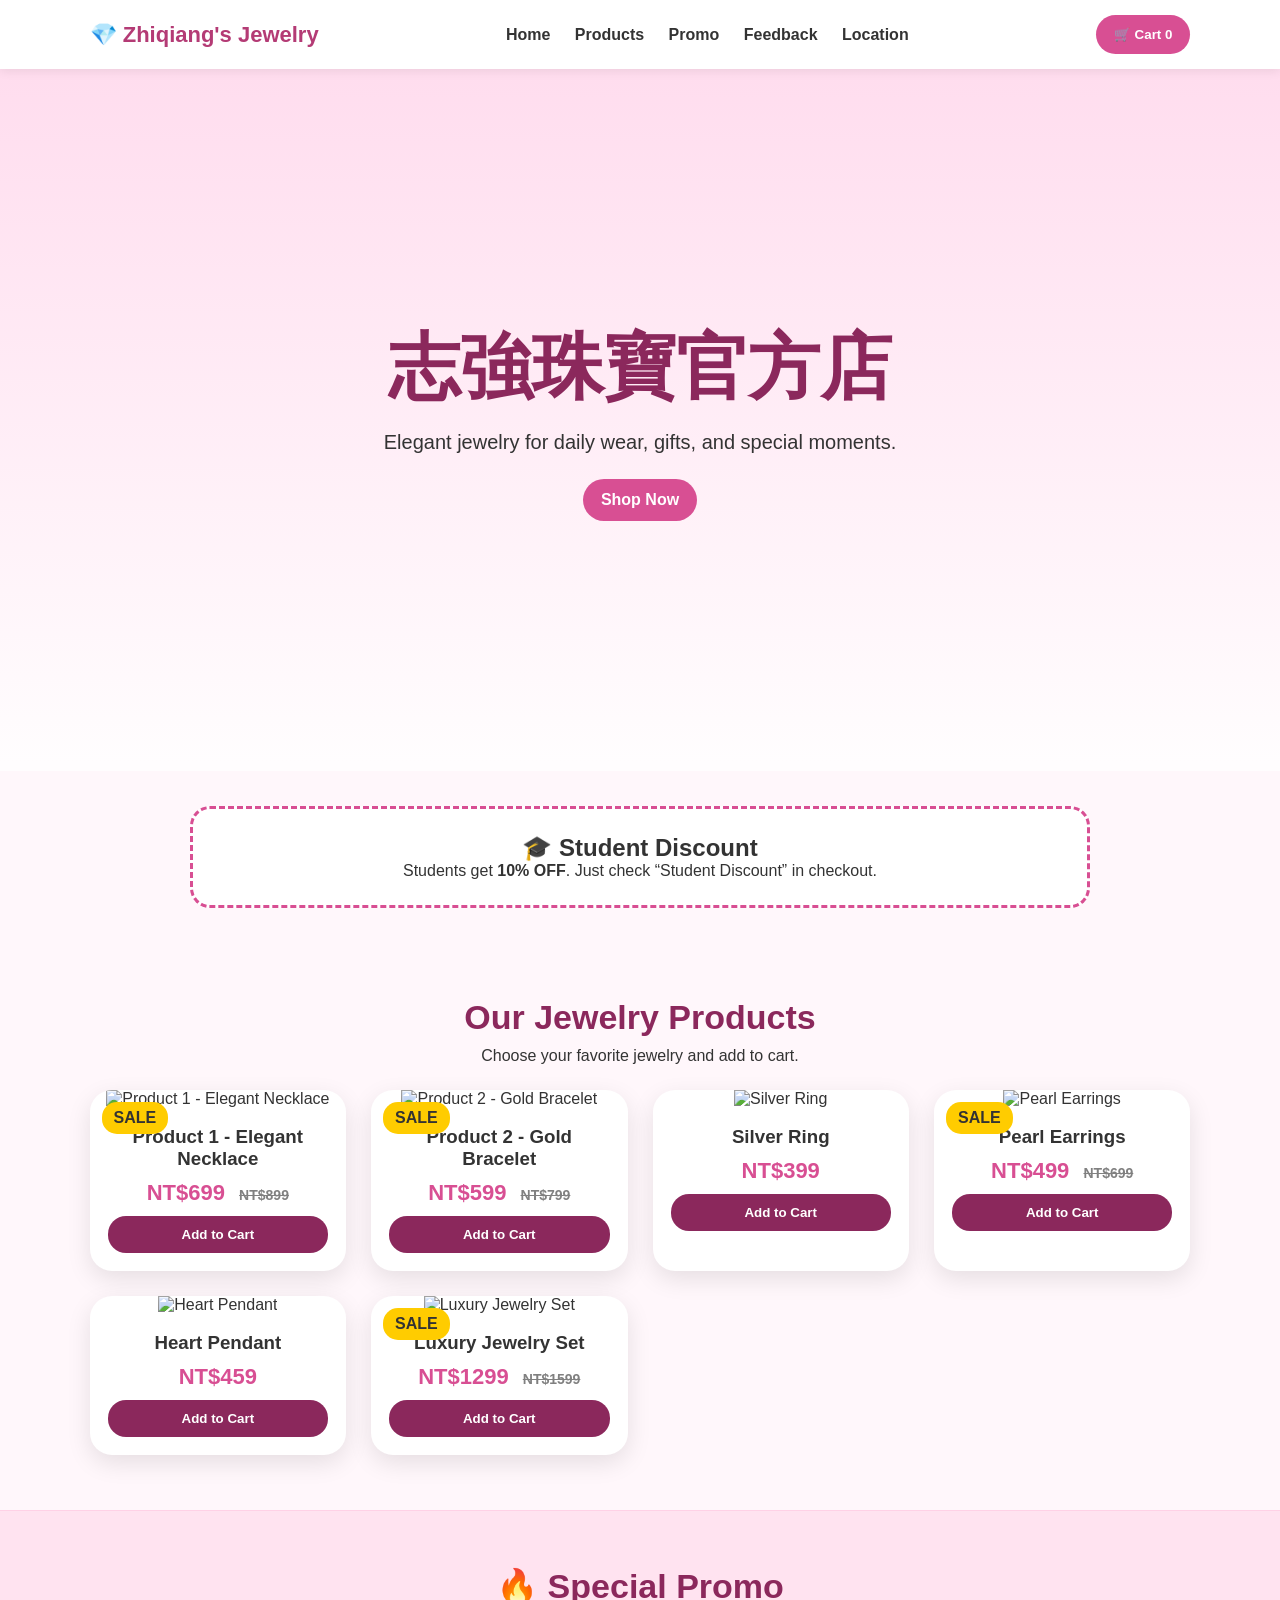
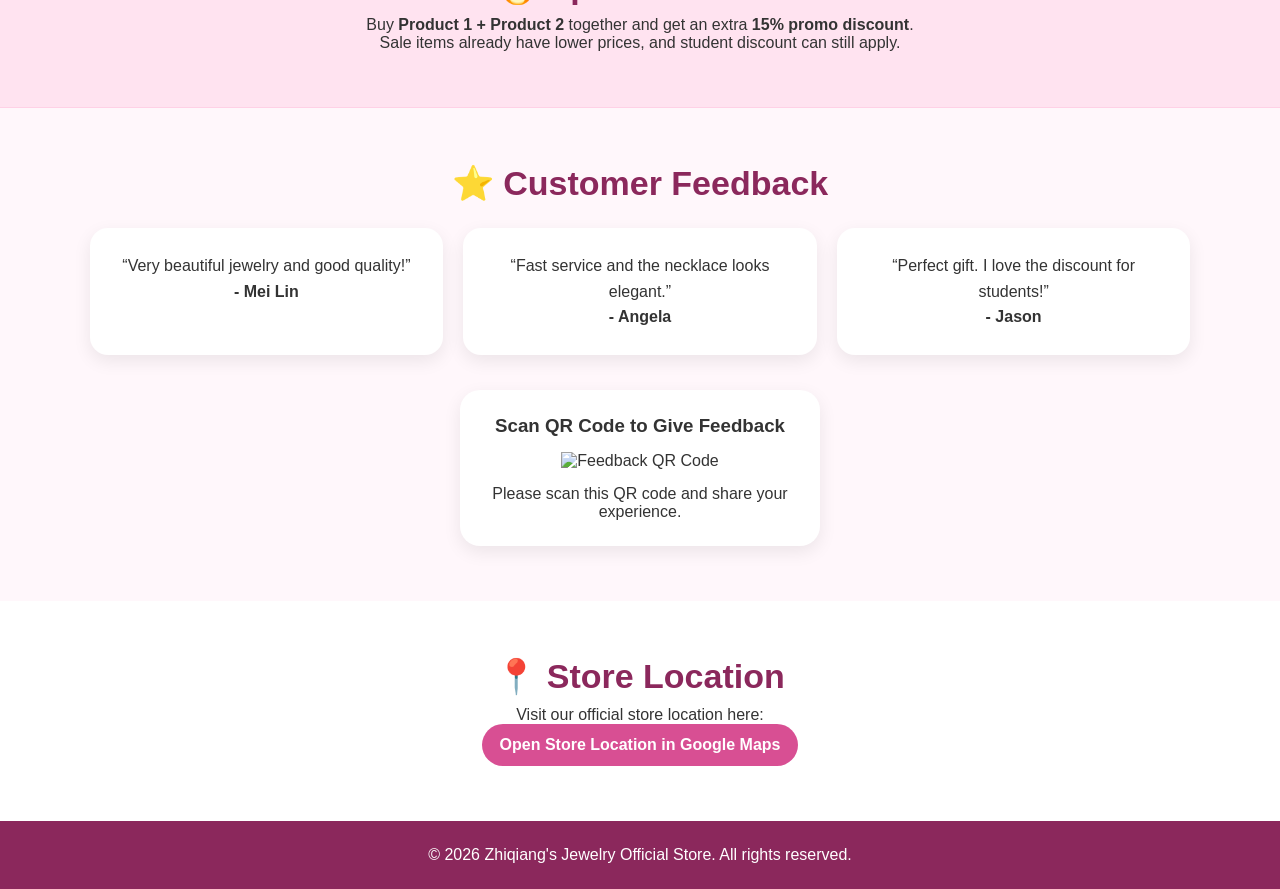
==== index.html @ 282f3431 "Add files via upload" ====
<!DOCTYPE html>
<html lang="en">
<head>
  <meta charset="UTF-8" />
  <meta name="viewport" content="width=device-width, initial-scale=1.0" />
  <title>Zhiqiang's Jewelry Official Store</title>
  <link rel="stylesheet" href="style.css" />
</head>
<body>
  <header class="topbar">
    <div class="logo">💎 Zhiqiang's Jewelry</div>
    <nav>
      <a href="#home">Home</a>
      <a href="#products">Products</a>
      <a href="#promo">Promo</a>
      <a href="#feedback">Feedback</a>
      <a href="#location">Location</a>
    </nav>
    <button class="cart-btn" onclick="toggleCart()">🛒 Cart <span id="cartCount">0</span></button>
  </header>

  <section id="home" class="hero">
    <div class="hero-text">
      <h1>志強珠寶官方店</h1>
      <p>Elegant jewelry for daily wear, gifts, and special moments.</p>
      <a class="shop-now" href="#products">Shop Now</a>
    </div>
  </section>

  <section class="notice">
    <h2>🎓 Student Discount</h2>
    <p>Students get <b>10% OFF</b>. Just check “Student Discount” in checkout.</p>
  </section>

  <section id="products" class="section">
    <h2>Our Jewelry Products</h2>
    <p class="subtitle">Choose your favorite jewelry and add to cart.</p>
    <div class="products" id="productList"></div>
  </section>

  <section id="promo" class="promo section">
    <h2>🔥 Special Promo</h2>
    <p>Buy <b>Product 1 + Product 2</b> together and get an extra <b>15% promo discount</b>.</p>
    <p>Sale items already have lower prices, and student discount can still apply.</p>
  </section>

  <section id="feedback" class="section feedback-section">
    <h2>⭐ Customer Feedback</h2>
    <div class="reviews">
      <div class="review">“Very beautiful jewelry and good quality!” <br><b>- Mei Lin</b></div>
      <div class="review">“Fast service and the necklace looks elegant.” <br><b>- Angela</b></div>
      <div class="review">“Perfect gift. I love the discount for students!” <br><b>- Jason</b></div>
    </div>

    <div class="qr-box">
      <h3>Scan QR Code to Give Feedback</h3>
      <img src="assets/feedback-qr.png" alt="Feedback QR Code" />
      <p>Please scan this QR code and share your experience.</p>
    </div>
  </section>

  <section id="location" class="section location">
    <h2>📍 Store Location</h2>
    <p>Visit our official store location here:</p>
    <a class="map-link" target="_blank" href="https://maps.app.goo.gl/P7M6PNQ71KiGHPsq8">Open Store Location in Google Maps</a>
  </section>

  <aside id="cartPanel" class="cart-panel">
    <button class="close" onclick="toggleCart()">×</button>
    <h2>Your Cart</h2>
    <div id="cartItems"></div>

    <label class="student-label">
      <input type="checkbox" id="studentDiscount" onchange="renderCart()" />
      I am a student - get 10% OFF
    </label>

    <div class="summary">
      <p>Subtotal: NT$<span id="subtotal">0</span></p>
      <p>Promo Discount: -NT$<span id="promoDiscount">0</span></p>
      <p>Student Discount: -NT$<span id="studentDiscountAmount">0</span></p>
      <h3>Total: NT$<span id="total">0</span></h3>
    </div>

    <h3>Customer Information</h3>
    <input id="name" placeholder="Full Name" />
    <input id="phone" placeholder="Phone Number" />
    <input id="address" placeholder="Address" />
    <button class="checkout" onclick="checkout()">Place Order</button>
  </aside>

  <footer>
    <p>© 2026 Zhiqiang's Jewelry Official Store. All rights reserved.</p>
  </footer>

  <script src="script.js"></script>
</body>
</html>
---- style.css ----
* {
    box-sizing: border-box;
    margin: 0;
    padding: 0;
}

body {
    font-family: Arial, sans-serif;
    background: #fff7fb;
    color: #333;
}

.topbar {
    position: sticky;
    top: 0;
    z-index: 10;
    display: flex;
    justify-content: space-between;
    align-items: center;
    padding: 15px 7%;
    background: white;
    box-shadow: 0 2px 10px rgba(0, 0, 0, .08);
}

.logo {
    font-weight: bold;
    font-size: 22px;
    color: #b43b75;
}

nav a {
    margin: 0 10px;
    text-decoration: none;
    color: #333;
    font-weight: 600;
}

nav a:hover {
    color: #b43b75;
}

.cart-btn,
.shop-now,
.checkout,
.map-link {
    border: none;
    background: #d84f93;
    color: white;
    padding: 12px 18px;
    border-radius: 25px;
    cursor: pointer;
    text-decoration: none;
    display: inline-block;
    font-weight: bold;
}

.hero {
    min-height: 78vh;
    display: flex;
    align-items: center;
    justify-content: center;
    text-align: center;
    background: linear-gradient(rgba(255, 214, 235, .8), rgba(255, 255, 255, .8)), url('https://images.unsplash.com/photo-1515562141207-7a88fb7ce338?auto=format&fit=crop&w=1600&q=80');
    background-size: cover;
    background-position: center;
}

.hero h1 {
    font-size: clamp(36px, 7vw, 72px);
    color: #8b285c;
    margin-bottom: 15px;
}

.hero p {
    font-size: 20px;
    margin-bottom: 25px;
}

.notice {
    margin: 35px auto;
    max-width: 900px;
    text-align: center;
    padding: 25px;
    background: #fff;
    border: 3px dashed #d84f93;
    border-radius: 20px;
}

.section {
    padding: 55px 7%;
    text-align: center;
}

.section h2 {
    color: #8b285c;
    font-size: 34px;
    margin-bottom: 10px;
}

.subtitle {
    margin-bottom: 25px;
}

.products {
    display: grid;
    grid-template-columns: repeat(auto-fit, minmax(230px, 1fr));
    gap: 25px;
}

.card {
    background: white;
    border-radius: 22px;
    overflow: hidden;
    box-shadow: 0 8px 25px rgba(0, 0, 0, .10);
    transition: .2s;
    position: relative;
}

.card:hover {
    transform: translateY(-5px);
}

.card img {
    width: 100%;
    height: 230px;
    object-fit: cover;
}

.card-content {
    padding: 18px;
}

.badge {
    position: absolute;
    top: 12px;
    left: 12px;
    background: #ffcc00;
    color: #333;
    padding: 7px 12px;
    border-radius: 15px;
    font-weight: bold;
}

.price {
    color: #d84f93;
    font-size: 22px;
    font-weight: bold;
    margin: 10px 0;
}

.old-price {
    text-decoration: line-through;
    color: gray;
    margin-left: 8px;
    font-size: 14px;
}

.add-btn {
    background: #8b285c;
    color: white;
    border: none;
    padding: 11px 18px;
    border-radius: 18px;
    cursor: pointer;
    width: 100%;
    font-weight: bold;
}

.promo {
    background: #ffe3f0;
    border-top: 1px solid #ffd1e6;
    border-bottom: 1px solid #ffd1e6;
}

.reviews {
    display: grid;
    grid-template-columns: repeat(auto-fit, minmax(240px, 1fr));
    gap: 20px;
    margin: 25px 0;
}

.review {
    background: white;
    padding: 25px;
    border-radius: 18px;
    box-shadow: 0 6px 18px rgba(0, 0, 0, .08);
    line-height: 1.6;
}

.qr-box {
    margin: 35px auto 0;
    background: white;
    padding: 25px;
    border-radius: 20px;
    max-width: 360px;
    box-shadow: 0 6px 18px rgba(0, 0, 0, .08);
}

.qr-box img {
    width: 240px;
    max-width: 100%;
    margin: 15px 0;
}

.location {
    background: white;
}

.cart-panel {
    position: fixed;
    right: -420px;
    top: 0;
    width: 390px;
    max-width: 95vw;
    height: 100vh;
    background: white;
    z-index: 20;
    padding: 25px;
    box-shadow: -5px 0 20px rgba(0, 0, 0, .2);
    transition: .3s;
    overflow-y: auto;
}

.cart-panel.open {
    right: 0;
}

.close {
    float: right;
    font-size: 32px;
    border: none;
    background: none;
    cursor: pointer;
}

.cart-item {
    display: flex;
    justify-content: space-between;
    align-items: center;
    border-bottom: 1px solid #eee;
    padding: 12px 0;
    gap: 10px;
}

.remove {
    border: none;
    background: #ffdddd;
    color: #a00000;
    padding: 6px 10px;
    border-radius: 10px;
    cursor: pointer;
}

.student-label {
    display: block;
    margin: 20px 0;
}

.summary {
    background: #fff7fb;
    padding: 15px;
    border-radius: 15px;
    margin: 15px 0;
    line-height: 1.8;
}

.cart-panel input {
    width: 100%;
    padding: 12px;
    margin: 8px 0;
    border: 1px solid #ddd;
    border-radius: 12px;
}

.checkout {
    width: 100%;
    margin-top: 10px;
    border-radius: 12px;
}

footer {
    text-align: center;
    padding: 25px;
    background: #8b285c;
    color: white;
}

@media (max-width: 780px) {
    .topbar {
        flex-direction: column;
        gap: 12px;
    }

    nav {
        display: flex;
        flex-wrap: wrap;
        justify-content: center;
    }
}
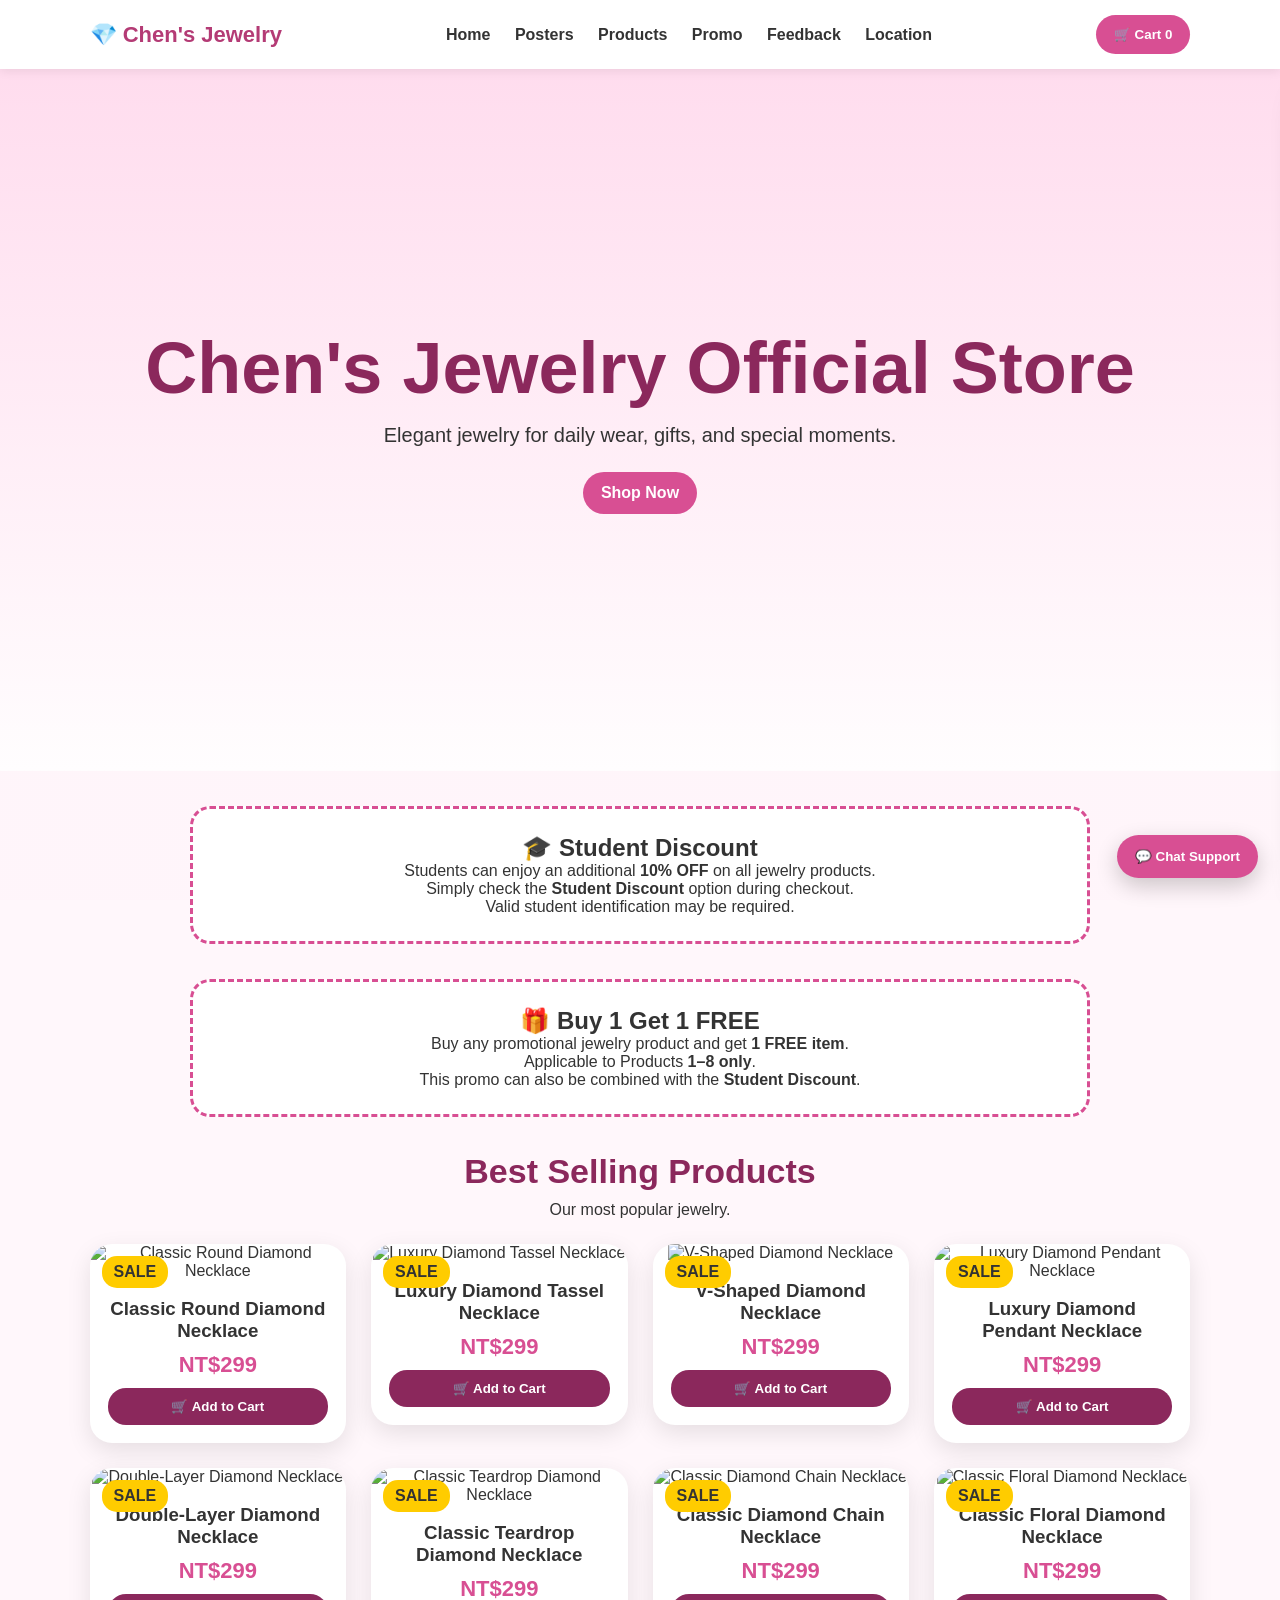
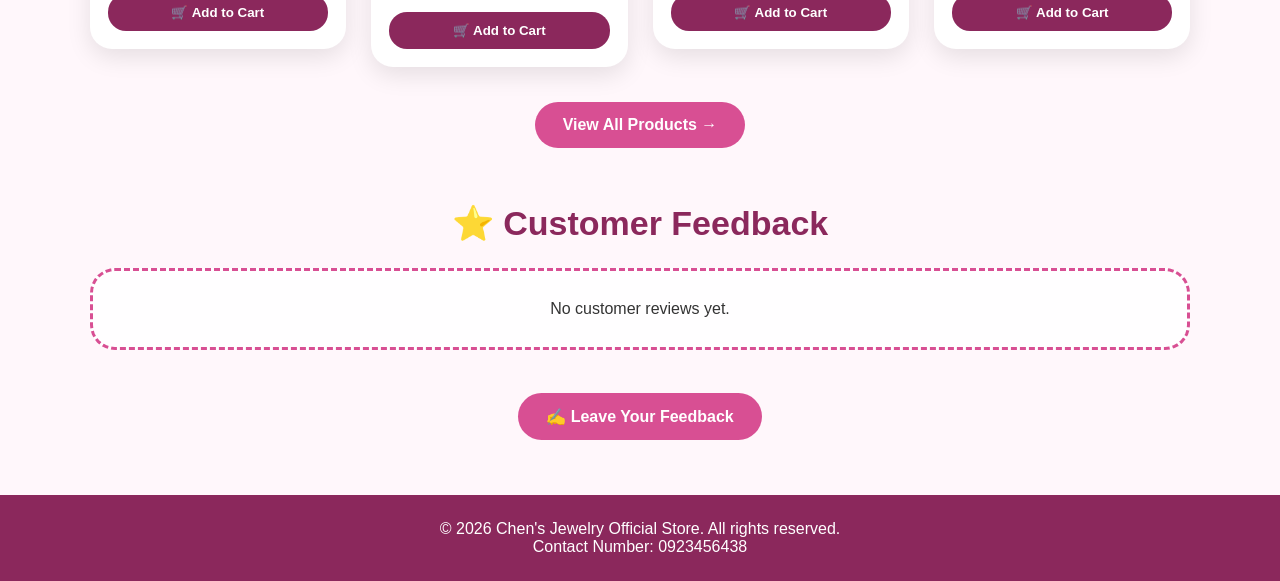
==== commit d730b0d8: "Add files via upload" ====
--- a/index.html
+++ b/index.html
@@ -3,96 +3,168 @@
 <head>
   <meta charset="UTF-8" />
   <meta name="viewport" content="width=device-width, initial-scale=1.0" />
-  <title>Zhiqiang's Jewelry Official Store</title>
+  <title>Chen Chen's Jewelry Official Store</title>
   <link rel="stylesheet" href="style.css" />
 </head>
 <body>
   <header class="topbar">
-    <div class="logo">💎 Zhiqiang's Jewelry</div>
+    <div class="logo">💎 Chen's Jewelry</div>
     <nav>
       <a href="#home">Home</a>
-      <a href="#products">Products</a>
-      <a href="#promo">Promo</a>
-      <a href="#feedback">Feedback</a>
-      <a href="#location">Location</a>
+      <a href="poster.html">Posters</a>
+      <a href="product.html">Products</a>
+      <a href="promo.html">Promo</a>
+      <a href="feedback.html">Feedback</a>
+      <a href="location.html">Location</a>
+      
     </nav>
     <button class="cart-btn" onclick="toggleCart()">🛒 Cart <span id="cartCount">0</span></button>
   </header>
 
   <section id="home" class="hero">
     <div class="hero-text">
-      <h1>志強珠寶官方店</h1>
+      <h1>Chen's Jewelry Official Store</h1>
       <p>Elegant jewelry for daily wear, gifts, and special moments.</p>
-      <a class="shop-now" href="#products">Shop Now</a>
+      <a class="shop-now" href="product.html">Shop Now</a>
     </div>
   </section>
 
   <section class="notice">
-    <h2>🎓 Student Discount</h2>
-    <p>Students get <b>10% OFF</b>. Just check “Student Discount” in checkout.</p>
-  </section>
+  <h2>🎓 Student Discount</h2>
 
-  <section id="products" class="section">
-    <h2>Our Jewelry Products</h2>
-    <p class="subtitle">Choose your favorite jewelry and add to cart.</p>
-    <div class="products" id="productList"></div>
-  </section>
+  <p>
+    Students can enjoy an additional
+    <b>10% OFF</b> on all jewelry products.
+  </p>
 
-  <section id="promo" class="promo section">
-    <h2>🔥 Special Promo</h2>
-    <p>Buy <b>Product 1 + Product 2</b> together and get an extra <b>15% promo discount</b>.</p>
-    <p>Sale items already have lower prices, and student discount can still apply.</p>
-  </section>
+  <p>
+    Simply check the
+    <b>Student Discount</b>
+    option during checkout.
+  </p>
 
+  <p>
+    Valid student identification may be required.
+  </p>
+</section>
+  
+  <section class="notice">
+  <h2>🎁 Buy 1 Get 1 FREE</h2>
+
+  <p>
+    Buy any promotional jewelry product and get
+    <b>1 FREE item</b>.
+  </p>
+
+  <p>
+    Applicable to Products
+    <b>1–8 only</b>.
+  </p>
+
+  <p>
+    This promo can also be combined with the
+    <b>Student Discount</b>.
+  </p>
+</section>
+</section>
+
+  <section id="products" class="section product-only-section">
+
+<h2>Best Selling Products</h2>
+
+<p class="subtitle">
+Our most popular jewelry.
+</p>
+
+<div class="products"
+id="productList">
+</div>
+
+<div class="view-all-wrap">
+
+<a
+href="product.html"
+class="view-all-btn">
+
+View All Products →
+
+</a>
+
+</div>
+
+</section>
+
+</section>
   <section id="feedback" class="section feedback-section">
     <h2>⭐ Customer Feedback</h2>
-    <div class="reviews">
-      <div class="review">“Very beautiful jewelry and good quality!” <br><b>- Mei Lin</b></div>
-      <div class="review">“Fast service and the necklace looks elegant.” <br><b>- Angela</b></div>
-      <div class="review">“Perfect gift. I love the discount for students!” <br><b>- Jason</b></div>
+
+    <div class="reviews" id="homeReviews">
+        <div class="review">
+            Loading customer reviews...
+        </div>
     </div>
 
-    <div class="qr-box">
-      <h3>Scan QR Code to Give Feedback</h3>
-      <img src="assets/feedback-qr.png" alt="Feedback QR Code" />
-      <p>Please scan this QR code and share your experience.</p>
+    <br>
+
+    <a href="feedback.html" class="view-all-btn">
+        ✍️ Leave Your Feedback
+    </a>
+
+</section>
+
+  <button class="chat-button" onclick="toggleChat()">💬 Chat Support</button>
+  <div id="chatBox" class="chat-box">
+    <div class="chat-header">Zhiqiang Chat Support <button onclick="toggleChat()">×</button></div>
+    <div id="chatMessages" class="chat-messages">
+
+    <div class="bot-message">
+    Hello! Welcome to Zhiqiang's Jewelry 💎
+    <br><br>
+
+    Choose below:
     </div>
-  </section>
-
-  <section id="location" class="section location">
-    <h2>📍 Store Location</h2>
-    <p>Visit our official store location here:</p>
-    <a class="map-link" target="_blank" href="https://maps.app.goo.gl/P7M6PNQ71KiGHPsq8">Open Store Location in Google Maps</a>
-  </section>
+    <div class="quick-options">
+    <button onclick="quickChat('Track My Order')">
+    📦 Track My Order
+    </button>
+    <button onclick="quickChat('Track Order')">
+    🚚 Track Order
+    </button>
+    <button onclick="quickChat('Current Promos')">
+    🎁 Current Promos
+    </button>
+    <button onclick="quickChat('Student Discount')">
+    🎓 Student Discount
+    </button>
+    <button onclick="quickChat('Contact Support')">
+    💬 Contact Support
+    </button>
+    </div>
+    </div>
+    <div class="chat-input-row">
+      <input id="chatInput" placeholder="Type your message..." onkeydown="if(event.key==='Enter') sendChat()" />
+      <button onclick="sendChat()">Send</button>
+    </div>
+  </div>
 
   <aside id="cartPanel" class="cart-panel">
     <button class="close" onclick="toggleCart()">×</button>
     <h2>Your Cart</h2>
     <div id="cartItems"></div>
+    <button
+    class="checkout"
+    onclick="goToOrderPage()">
 
-    <label class="student-label">
-      <input type="checkbox" id="studentDiscount" onchange="renderCart()" />
-      I am a student - get 10% OFF
-    </label>
+      Place Order
 
-    <div class="summary">
-      <p>Subtotal: NT$<span id="subtotal">0</span></p>
-      <p>Promo Discount: -NT$<span id="promoDiscount">0</span></p>
-      <p>Student Discount: -NT$<span id="studentDiscountAmount">0</span></p>
-      <h3>Total: NT$<span id="total">0</span></h3>
-    </div>
-
-    <h3>Customer Information</h3>
-    <input id="name" placeholder="Full Name" />
-    <input id="phone" placeholder="Phone Number" />
-    <input id="address" placeholder="Address" />
-    <button class="checkout" onclick="checkout()">Place Order</button>
+  </button>
   </aside>
 
   <footer>
-    <p>© 2026 Zhiqiang's Jewelry Official Store. All rights reserved.</p>
+    <p>© 2026 Chen's Jewelry Official Store. All rights reserved.</p>
+    <p>Contact Number: 0923456438</p>
   </footer>
 
-  <script src="script.js"></script>
+<script src="script.js"></script>
 </body>
 </html>
--- a/style.css
+++ b/style.css
@@ -1,299 +1,2421 @@
-* {
-    box-sizing: border-box;
-    margin: 0;
-    padding: 0;
-}
-
-body {
-    font-family: Arial, sans-serif;
-    background: #fff7fb;
-    color: #333;
-}
-
-.topbar {
-    position: sticky;
-    top: 0;
-    z-index: 10;
-    display: flex;
-    justify-content: space-between;
-    align-items: center;
-    padding: 15px 7%;
-    background: white;
-    box-shadow: 0 2px 10px rgba(0, 0, 0, .08);
-}
-
-.logo {
-    font-weight: bold;
-    font-size: 22px;
-    color: #b43b75;
-}
-
-nav a {
-    margin: 0 10px;
-    text-decoration: none;
-    color: #333;
-    font-weight: 600;
-}
-
-nav a:hover {
-    color: #b43b75;
-}
-
-.cart-btn,
-.shop-now,
-.checkout,
-.map-link {
-    border: none;
-    background: #d84f93;
-    color: white;
-    padding: 12px 18px;
-    border-radius: 25px;
-    cursor: pointer;
-    text-decoration: none;
-    display: inline-block;
-    font-weight: bold;
-}
-
-.hero {
-    min-height: 78vh;
-    display: flex;
-    align-items: center;
-    justify-content: center;
+
+
+* { box-sizing: border-box; margin: 0; padding: 0; }
+body { font-family: Arial, sans-serif; background: #fff7fb; color: #333; }
+.topbar { position: sticky; top: 0; z-index: 10; display: flex; justify-content: space-between; align-items: center; padding: 15px 7%; background: white; box-shadow: 0 2px 10px rgba(0,0,0,.08); }
+.logo { font-weight: bold; font-size: 22px; color: #b43b75; }
+nav a { margin: 0 10px; text-decoration: none; color: #333; font-weight: 600; }
+nav a:hover { color: #b43b75; }
+.cart-btn, .shop-now, .checkout, .map-link { border: none; background: #d84f93; color: white; padding: 12px 18px; border-radius: 25px; cursor: pointer; text-decoration: none; display: inline-block; font-weight: bold; }
+.hero { min-height: 78vh; display: flex; align-items: center; justify-content: center; text-align: center; background: linear-gradient(rgba(255,214,235,.8), rgba(255,255,255,.8)), url('https://images.unsplash.com/photo-1515562141207-7a88fb7ce338?auto=format&fit=crop&w=1600&q=80'); background-size: cover; background-position: center; }
+.hero h1 { font-size: clamp(36px, 7vw, 72px); color: #8b285c; margin-bottom: 15px; }
+.hero p { font-size: 20px; margin-bottom: 25px; }
+.notice { margin: 35px auto; max-width: 900px; text-align: center; padding: 25px; background: #fff; border: 3px dashed #d84f93; border-radius: 20px; }
+.section { padding: 55px 7%; text-align: center; }
+/* Only for poster page */
+.poster-section,
+.product-only-section,
+.promo,
+.location,
+.feedback-section{
+padding-top:0 !important;
+margin-top:0;
+}
+.section h2 { color: #8b285c; font-size: 34px; margin-bottom: 10px; }
+.subtitle { margin-bottom: 25px; }
+.products { display: grid; grid-template-columns: repeat(auto-fit, minmax(230px, 1fr)); gap: 25px; }
+.card { background: white; border-radius: 22px; overflow: hidden; box-shadow: 0 8px 25px rgba(0,0,0,.10); transition: .2s; position: relative; }
+.card:hover { transform: translateY(-5px); }
+.card img { width: 100%; height: 230px; object-fit: cover; }
+.card-content { padding: 18px; }
+.badge { position: absolute; top: 12px; left: 12px; background: #ffcc00; color: #333; padding: 7px 12px; border-radius: 15px; font-weight: bold; }
+.price { color: #d84f93; font-size: 22px; font-weight: bold; margin: 10px 0; }
+.old-price { text-decoration: line-through; color: gray; margin-left: 8px; font-size: 14px; }
+.add-btn { background: #8b285c; color: white; border: none; padding: 11px 18px; border-radius: 18px; cursor: pointer; width: 100%; font-weight: bold; }
+.promo { background: #ffe3f0; border-top: 1px solid #ffd1e6; border-bottom: 1px solid #ffd1e6; }
+.reviews { display: grid; grid-template-columns: repeat(auto-fit, minmax(240px, 1fr)); gap: 20px; margin: 25px 0; }
+.review { background: white; padding: 25px; border-radius: 18px; box-shadow: 0 6px 18px rgba(0,0,0,.08); line-height: 1.6; }
+.qr-box { margin: 35px auto 0; background: white; padding: 25px; border-radius: 20px; max-width: 360px; box-shadow: 0 6px 18px rgba(0,0,0,.08); }
+.qr-box img { width: 240px; max-width: 100%; margin: 15px 0; }
+.location { background: white; }
+/* CART PANEL */
+
+.cart-panel{
+position:fixed;
+right:-430px;
+top:90px;
+width:400px;
+max-width:95vw;
+height:calc(100vh - 90px);
+
+background:
+linear-gradient(
+180deg,
+#ffffff,
+#fff0f7
+);
+
+z-index:2000;
+
+padding:25px;
+
+box-shadow:
+-8px 0 30px rgba(0,0,0,.25);
+
+transition:.35s ease;
+
+overflow-y:auto;
+
+border-radius:
+25px 0 0 25px;
+
+}
+
+.cart-panel.open{
+
+right:0;
+
+}
+
+/* Close button */
+
+.close{
+
+float:right;
+
+font-size:32px;
+
+border:none;
+
+background:none;
+
+cursor:pointer;
+
+color:#8b285c;
+
+font-weight:bold;
+
+}
+
+/* Cart title */
+
+.cart-panel h2{
+
+color:#8b285c;
+
+margin-bottom:20px;
+
+font-size:28px;
+
+}
+
+/* Product card */
+
+.cart-item{
+
+background:white;
+
+padding:14px;
+
+border-radius:18px;
+
+margin-bottom:14px;
+
+box-shadow:
+0 5px 15px rgba(0,0,0,.08);
+
+display:flex;
+
+justify-content:space-between;
+
+align-items:center;
+
+gap:12px;
+
+}
+
+/* remove */
+
+.remove{
+
+border:none;
+
+background:#ffe1ec;
+
+color:#b00045;
+
+padding:8px 12px;
+
+border-radius:999px;
+
+cursor:pointer;
+
+font-weight:bold;
+
+transition:.2s;
+
+}
+
+.remove:hover{
+
+background:#ffbfd6;
+
+transform:scale(1.05);
+
+}
+
+/* student */
+
+.student-label{
+
+display:block;
+
+margin:20px 0;
+
+padding:14px;
+
+background:white;
+
+border-radius:15px;
+
+box-shadow:
+0 4px 12px rgba(0,0,0,.06);
+
+}
+
+/* total summary */
+
+.summary{
+
+background:white;
+
+padding:18px;
+
+border-radius:20px;
+
+margin:18px 0;
+
+box-shadow:
+0 6px 18px rgba(0,0,0,.08);
+
+line-height:2;
+
+}
+
+.summary h3{
+
+color:#d84f93;
+
+font-size:24px;
+
+margin-top:8px;
+
+}
+
+/* form */
+
+.cart-panel input{
+
+width:100%;
+
+padding:12px;
+
+margin:10px 0;
+
+border:1px solid #ddd;
+
+border-radius:12px;
+
+outline:none;
+
+}
+
+.cart-panel input:focus{
+
+border-color:#d84f93;
+
+box-shadow:
+0 0 8px rgba(216,79,147,.2);
+
+}
+
+/* order button */
+
+.checkout{
+
+width:100%;
+
+margin-top:12px;
+
+border:none;
+
+background:
+linear-gradient(
+135deg,
+#d84f93,
+#8b285c
+);
+
+color:white;
+
+padding:14px;
+
+border-radius:18px;
+
+font-weight:bold;
+
+font-size:16px;
+
+cursor:pointer;
+
+transition:.3s;
+
+}
+
+.checkout:hover{
+
+opacity:.95;
+
+transform:
+translateY(-2px);
+
+}
+
+/* scrollbar */
+
+.cart-panel::-webkit-scrollbar{
+
+width:8px;
+
+}
+
+.cart-panel::-webkit-scrollbar-thumb{
+
+background:#d84f93;
+
+border-radius:999px;
+
+}
+
+.cart-panel::-webkit-scrollbar-track{
+
+background:#ffeaf4;
+
+}
+
+/* mobile */
+
+@media (max-width:780px){
+
+.topbar{
+
+flex-direction:column;
+
+gap:12px;
+
+}
+
+nav{
+
+display:flex;
+
+flex-wrap:wrap;
+
+justify-content:center;
+
+}
+
+.cart-panel{
+
+width:100%;
+
+border-radius:0;
+
+}
+
+}
+
+/* footer */
+
+footer{
+
+text-align:center;
+
+padding:25px;
+
+background:#8b285c;
+
+color:white;
+
+}
+
+@media (max-width: 780px) { .topbar { flex-direction: column; gap: 12px; } nav { display: flex; flex-wrap: wrap; justify-content: center; } }
+
+.image-editor {
+  background: #fff7fb;
+}
+
+.image-editor-list {
+  display: grid;
+  grid-template-columns: repeat(auto-fit, minmax(240px, 1fr));
+  gap: 18px;
+  margin-top: 25px;
+}
+
+.image-edit-card {
+  background: white;
+  border-radius: 18px;
+  padding: 15px;
+  box-shadow: 0 8px 20px rgba(0,0,0,0.08);
+  display: flex;
+  gap: 14px;
+  align-items: center;
+}
+
+.image-edit-card img {
+  width: 90px;
+  height: 90px;
+  object-fit: cover;
+  border-radius: 14px;
+}
+
+.image-edit-card input {
+  width: 100%;
+  margin-top: 8px;
+}
+
+.reset-btn {
+  margin-top: 22px;
+  padding: 12px 20px;
+  border: none;
+  border-radius: 25px;
+  background: #ff4f9a;
+  color: white;
+  font-weight: bold;
+  cursor: pointer;
+}
+
+.small-note {
+  margin-top: 12px;
+  font-size: 14px;
+  color: #555;
+}
+
+/* Product poster section at the top */
+can you put it here 
+
+.poster-section {
+  background: white;
+}
+
+.poster-slider {
+  display:flex;
+  gap:20px;
+
+  overflow-x:hidden;
+
+  scroll-snap-type:x mandatory;
+
+  padding:10px 0 20px;
+
+  scrollbar-width:none;
+  -ms-overflow-style:none;
+}
+
+.poster-slider::-webkit-scrollbar{
+display:none;
+}
+
+.poster-slider img{
+min-width:90%;
+max-width:1400px;
+
+height:420px;
+
+object-fit:contain;
+
+background:#d3b3c3;
+
+border-radius:60px;
+
+box-shadow:
+0 8px 25px rgba(0,0,0,.10);
+
+scroll-snap-align:center;
+}
+
+/* slider bars */
+
+.poster-dots{
+display:flex;
+justify-content:center;
+gap:8px;
+margin-top:15px;
+}
+
+.poster-dot{
+
+width:28px;
+height:6px;
+
+background:#e7b8cf;
+
+border-radius:999px;
+
+transition:.3s;
+}
+
+.poster-dot.active{
+
+width:42px;
+
+background:#d84f93;
+
+}
+
+/* mobile */
+
+@media (max-width:768px){
+
+.poster-slider img{
+
+min-width:95%;
+
+height:260px;
+
+border-radius:35px;
+
+}
+
+}
+
+.product-only-section{
+scroll-margin-top:90px;
+}
+
+html{
+scroll-behavior:smooth;
+}
+/* Chat support */
+.chat-button {
+  position: fixed;
+  right: 22px;
+  bottom: 22px;
+  z-index: 30;
+  border: none;
+  background: #d84f93;
+  color: white;
+  padding: 14px 18px;
+  border-radius: 30px;
+  box-shadow: 0 8px 22px rgba(0,0,0,.2);
+  font-weight: bold;
+  cursor: pointer;
+}
+.chat-box {
+  display: none;
+  position: fixed;
+  right: 22px;
+  bottom: 80px;
+  width: 330px;
+  max-width: 92vw;
+  background: white;
+  border-radius: 18px;
+  box-shadow: 0 8px 30px rgba(0,0,0,.25);
+  overflow: hidden;
+  z-index: 31;
+}
+.chat-box.open { display: block; }
+.chat-header {
+  background: #8b285c;
+  color: white;
+  padding: 14px;
+  font-weight: bold;
+  display: flex;
+  justify-content: space-between;
+  align-items: center;
+}
+.chat-header button { background: none; border: none; color: white; font-size: 24px; cursor: pointer; }
+.chat-messages{
+  padding:14px;
+  height:260px;
+  max-height:260px;
+  overflow-y:scroll;
+  overflow-x:hidden;
+  background:#fff7fb;
+  scroll-behavior:smooth;
+}
+
+/* scrollbar design */
+.chat-messages::-webkit-scrollbar{
+  width:8px;
+}
+
+.chat-messages::-webkit-scrollbar-track{
+  background:#ffeaf4;
+}
+
+.chat-messages::-webkit-scrollbar-thumb{
+  background:#d84f93;
+  border-radius:20px;
+}
+
+.chat-messages::-webkit-scrollbar-thumb:hover{
+background:#b43b75;
+}
+
+.bot-message{
+
+background:white;
+
+color:#333;
+
+padding:12px 15px;
+
+border-radius:
+18px 18px 18px 6px;
+
+margin-bottom:12px;
+
+max-width:85%;
+
+width:fit-content;
+
+box-shadow:
+0 4px 12px rgba(0,0,0,.08);
+
+line-height:1.5;
+
+animation:fadeChat .3s;
+
+}
+
+.user-message{
+
+background:#d84f93;
+
+color:white;
+
+padding:12px 15px;
+
+border-radius:
+18px 18px 6px 18px;
+
+margin-left:auto;
+
+margin-bottom:12px;
+
+max-width:85%;
+
+width:fit-content;
+
+box-shadow:
+0 4px 12px rgba(0,0,0,.08);
+
+line-height:1.5;
+
+animation:fadeChat .3s;
+
+}
+
+@keyframes fadeChat{
+
+from{
+
+opacity:0;
+
+transform:
+translateY(8px);
+
+}
+
+to{
+
+opacity:1;
+
+transform:
+translateY(0);
+
+}
+
+}
+.chat-input-row { display: flex; gap: 8px; padding: 12px; }
+.chat-input-row input { flex: 1; padding: 10px; border: 1px solid #ddd; border-radius: 12px; }
+.chat-input-row button { border: none; background: #8b285c; color: white; border-radius: 12px; padding: 10px 12px; cursor: pointer; }
+
+@media (max-width: 780px) {
+  .poster-slider img { min-width: 100%; height: 240px; }
+}
+.product-page-header {
+  background: linear-gradient(135deg, #ffe3f0, #ffffff);
+  padding-top: 70px;
+  padding-bottom: 25px;
+}
+.product-page-header h1 {
+  color: #8b285c;
+  font-size: clamp(34px, 6vw, 58px);
+}
+
+.product-link {
+  text-decoration: none;
+  color: inherit;
+  display: block;
+}
+
+.product-link .card {
+  cursor: pointer;
+}
+
+.product-link .card:hover {
+  transform: translateY(-6px);
+}
+
+.view-products {
+  display: inline-block;
+  margin-top: 10px;
+  padding: 10px 16px;
+  border-radius: 999px;
+  background: #ff5fa2;
+  color: white;
+  font-weight: 700;
+}
+
+
+.map-card {
+  max-width: 950px;
+  margin: 22px auto 0;
+  background: #fff7fb;
+  border-radius: 24px;
+  padding: 18px;
+  box-shadow: 0 10px 25px rgba(216, 79, 147, 0.15);
+
+  display:flex;
+  justify-content:center;
+  align-items:center;
+}
+
+.map-card a{
+  display:flex;
+  justify-content:center;
+  width:100%;
+}
+
+.map-card img{
+  width:100%;
+  max-width:550px;
+  border-radius:20px;
+  display:block;
+}
+
+.map-card-text {
+  text-align: left;
+}
+
+.map-card-text h3 {
+  color: #7a244d;
+  margin-top: 0;
+}
+
+@media (max-width: 760px) {
+  .map-card {
+    grid-template-columns: 1fr;
+  }
+  .map-card-text {
     text-align: center;
-    background: linear-gradient(rgba(255, 214, 235, .8), rgba(255, 255, 255, .8)), url('https://images.unsplash.com/photo-1515562141207-7a88fb7ce338?auto=format&fit=crop&w=1600&q=80');
-    background-size: cover;
-    background-position: center;
-}
-
-.hero h1 {
-    font-size: clamp(36px, 7vw, 72px);
-    color: #8b285c;
-    margin-bottom: 15px;
-}
-
-.hero p {
-    font-size: 20px;
-    margin-bottom: 25px;
-}
-
-.notice {
-    margin: 35px auto;
-    max-width: 900px;
-    text-align: center;
-    padding: 25px;
-    background: #fff;
-    border: 3px dashed #d84f93;
-    border-radius: 20px;
-}
-
-.section {
-    padding: 55px 7%;
-    text-align: center;
-}
-
-.section h2 {
-    color: #8b285c;
-    font-size: 34px;
-    margin-bottom: 10px;
-}
-
-.subtitle {
-    margin-bottom: 25px;
-}
-
-.products {
-    display: grid;
-    grid-template-columns: repeat(auto-fit, minmax(230px, 1fr));
-    gap: 25px;
-}
-
-.card {
-    background: white;
-    border-radius: 22px;
-    overflow: hidden;
-    box-shadow: 0 8px 25px rgba(0, 0, 0, .10);
-    transition: .2s;
-    position: relative;
-}
-
-.card:hover {
-    transform: translateY(-5px);
-}
-
-.card img {
-    width: 100%;
-    height: 230px;
-    object-fit: cover;
-}
-
-.card-content {
-    padding: 18px;
-}
-
-.badge {
-    position: absolute;
-    top: 12px;
-    left: 12px;
-    background: #ffcc00;
-    color: #333;
-    padding: 7px 12px;
-    border-radius: 15px;
-    font-weight: bold;
-}
-
-.price {
-    color: #d84f93;
-    font-size: 22px;
-    font-weight: bold;
-    margin: 10px 0;
-}
-
-.old-price {
-    text-decoration: line-through;
-    color: gray;
-    margin-left: 8px;
-    font-size: 14px;
-}
-
-.add-btn {
-    background: #8b285c;
-    color: white;
-    border: none;
-    padding: 11px 18px;
-    border-radius: 18px;
-    cursor: pointer;
-    width: 100%;
-    font-weight: bold;
-}
-
-.promo {
-    background: #ffe3f0;
-    border-top: 1px solid #ffd1e6;
-    border-bottom: 1px solid #ffd1e6;
-}
-
-.reviews {
-    display: grid;
-    grid-template-columns: repeat(auto-fit, minmax(240px, 1fr));
-    gap: 20px;
-    margin: 25px 0;
-}
-
-.review {
-    background: white;
-    padding: 25px;
-    border-radius: 18px;
-    box-shadow: 0 6px 18px rgba(0, 0, 0, .08);
-    line-height: 1.6;
-}
-
-.qr-box {
-    margin: 35px auto 0;
-    background: white;
-    padding: 25px;
-    border-radius: 20px;
-    max-width: 360px;
-    box-shadow: 0 6px 18px rgba(0, 0, 0, .08);
-}
-
-.qr-box img {
-    width: 240px;
-    max-width: 100%;
-    margin: 15px 0;
-}
-
-.location {
-    background: white;
-}
-
-.cart-panel {
-    position: fixed;
-    right: -420px;
-    top: 0;
-    width: 390px;
-    max-width: 95vw;
-    height: 100vh;
-    background: white;
-    z-index: 20;
-    padding: 25px;
-    box-shadow: -5px 0 20px rgba(0, 0, 0, .2);
-    transition: .3s;
-    overflow-y: auto;
-}
-
-.cart-panel.open {
-    right: 0;
-}
-
-.close {
-    float: right;
-    font-size: 32px;
-    border: none;
-    background: none;
-    cursor: pointer;
-}
-
-.cart-item {
-    display: flex;
-    justify-content: space-between;
-    align-items: center;
-    border-bottom: 1px solid #eee;
-    padding: 12px 0;
-    gap: 10px;
-}
-
-.remove {
-    border: none;
-    background: #ffdddd;
-    color: #a00000;
-    padding: 6px 10px;
-    border-radius: 10px;
-    cursor: pointer;
-}
-
-.student-label {
-    display: block;
-    margin: 20px 0;
-}
-
-.summary {
-    background: #fff7fb;
-    padding: 15px;
-    border-radius: 15px;
-    margin: 15px 0;
-    line-height: 1.8;
-}
-
-.cart-panel input {
-    width: 100%;
-    padding: 12px;
-    margin: 8px 0;
-    border: 1px solid #ddd;
-    border-radius: 12px;
-}
-
-.checkout {
-    width: 100%;
-    margin-top: 10px;
-    border-radius: 12px;
-}
-
-footer {
-    text-align: center;
-    padding: 25px;
-    background: #8b285c;
-    color: white;
-}
-
-@media (max-width: 780px) {
-    .topbar {
-        flex-direction: column;
-        gap: 12px;
-    }
-
-    nav {
-        display: flex;
-        flex-wrap: wrap;
-        justify-content: center;
-    }
-}+  }
+}
+.poster-slider img{
+cursor:pointer;
+}
+
+.product-popup{
+
+display:none;
+
+position:fixed;
+
+inset:0;
+
+background:
+rgba(0,0,0,.5);
+
+z-index:999;
+
+justify-content:center;
+
+align-items:center;
+
+}
+
+.product-popup.show{
+
+display:flex;
+
+}
+
+.product-popup{
+
+display:none;
+
+position:fixed;
+
+top:0;
+left:0;
+
+width:100%;
+height:100%;
+
+background:rgba(0,0,0,.55);
+
+z-index:9999;
+
+justify-content:center;
+
+align-items:center;
+
+padding:20px;
+
+}
+
+.product-popup.show{
+
+display:flex;
+
+}
+
+.popup-box{
+
+background:white;
+
+width:90%;
+
+max-width:420px;
+
+max-height:90vh;
+
+overflow-y:auto;
+
+padding:25px;
+
+border-radius:30px;
+
+text-align:center;
+
+position:relative;
+
+box-shadow:
+0 10px 35px rgba(0,0,0,.25);
+
+animation:popupShow .25s;
+
+}
+
+.popup-box img{
+
+width:100%;
+
+height:250px;
+
+object-fit:contain;
+
+background:#fff7fb;
+
+border-radius:20px;
+
+}
+
+.popup-close{
+
+position:absolute;
+
+top:8px;
+
+right:15px;
+
+border:none;
+
+background:none;
+
+font-size:35px;
+
+cursor:pointer;
+
+}
+
+#popupName{
+
+margin-top:15px;
+
+color:#8b285c;
+
+}
+
+#popupPrice{
+
+font-size:22px;
+
+font-weight:bold;
+
+color:#d84f93;
+
+margin:12px 0;
+
+}
+
+.popup-btn{
+
+display:inline-block;
+
+padding:12px 22px;
+
+background:#d84f93;
+
+color:white;
+
+border-radius:999px;
+
+text-decoration:none;
+
+font-weight:bold;
+
+}
+/* Make all pages header spacing same as Home */
+
+body{
+margin:0;
+padding:0;
+}
+
+.topbar{
+position:sticky;
+top:0;
+left:0;
+width:100%;
+
+padding:15px 7%;
+
+display:flex;
+justify-content:space-between;
+align-items:center;
+
+z-index:1000;
+
+background:white;
+
+box-shadow:
+0 2px 10px rgba(0,0,0,.08);
+}
+
+/* Add page spacing under header */
+
+.page-header-space{
+height:80px;
+}
+.view-all-wrap{
+margin-top:35px;
+text-align:center;
+}
+
+.view-all-btn{
+
+display:inline-block;
+
+padding:14px 28px;
+
+background:#d84f93;
+
+color:white;
+
+text-decoration:none;
+
+font-weight:bold;
+
+border-radius:999px;
+
+transition:.3s;
+}
+
+.view-all-btn:hover{
+
+transform:translateY(-3px);
+
+background:#b43b75;
+
+}
+.popup-add-btn{
+
+width:100%;
+
+padding:12px;
+
+border:none;
+
+background:#8b285c;
+
+color:white;
+
+font-weight:bold;
+
+border-radius:999px;
+
+cursor:pointer;
+
+margin-top:15px;
+
+}
+
+.popup-add-btn:hover{
+
+opacity:.9;
+
+}
+.cart-panel{
+  top:90px;
+  height:calc(100vh - 90px);
+  padding-top:30px;
+}
+/* Background image for all pages */
+
+body{
+
+background-image:
+linear-gradient(
+rgba(255,245,250,.88),
+rgba(255,245,250,.88)
+),
+
+url("assets/background/1.1.jpeg");
+
+background-size:cover;
+
+background-position:center;
+
+background-repeat:no-repeat;
+
+background-attachment:fixed;
+
+}
+.product-info{
+
+margin-top:30px;
+
+max-width:750px;
+
+margin-left:auto;
+margin-right:auto;
+
+text-align:left;
+
+}
+
+.product-slogan{
+
+font-size:28px;
+
+font-weight:bold;
+
+color:#8b285c;
+
+text-align:center;
+
+margin-bottom:25px;
+
+}
+
+.detail-box{
+
+background:white;
+
+padding:30px;
+
+border-radius:25px;
+
+box-shadow:
+0 8px 25px rgba(0,0,0,.08);
+
+line-height:2;
+
+margin-bottom:25px;
+
+}
+
+.detail-box h3{
+
+color:#d84f93;
+
+margin-top:20px;
+
+margin-bottom:10px;
+
+padding-bottom:8px;
+
+border-bottom:
+2px solid #ffe3f0;
+
+}
+
+.detail-box p{
+
+color:#444;
+
+font-size:16px;
+
+}
+.quick-options{
+
+display:grid;
+
+grid-template-columns:
+repeat(2,1fr);
+
+gap:10px;
+
+margin-top:12px;
+
+}
+
+.quick-options button{
+
+border:none;
+
+background:white;
+
+color:#8b285c;
+
+padding:12px;
+
+border-radius:16px;
+
+font-weight:bold;
+
+cursor:pointer;
+
+font-size:13px;
+
+text-align:center;
+
+box-shadow:
+0 4px 12px rgba(0,0,0,.08);
+
+border:1px solid #ffd1e6;
+
+transition:.2s;
+
+min-height:60px;
+
+display:flex;
+
+justify-content:center;
+
+align-items:center;
+
+}
+
+.quick-options button:hover{
+
+background:#ffe3f0;
+
+transform:translateY(-2px);
+
+}
+
+@media(max-width:480px){
+
+.quick-options{
+
+grid-template-columns:1fr;
+
+}
+
+}
+@keyframes popupShow{
+
+from{
+
+opacity:0;
+
+transform:scale(.9);
+
+}
+
+to{
+
+opacity:1;
+
+transform:scale(1);
+
+}
+
+}
+.order-box{
+display:grid;
+
+grid-template-columns:
+2fr 1fr;
+
+gap:30px;
+
+max-width:1300px;
+
+margin:auto;
+
+align-items:start;
+}
+
+.order-product,
+.order-form{
+background:white;
+padding:30px;
+border-radius:25px;
+box-shadow:0 8px 25px rgba(0,0,0,.08);
+}
+
+.order-product > img{
+
+width:250px;
+
+height:250px;
+
+object-fit:contain;
+
+background:#fff7fb;
+
+border-radius:20px;
+
+margin:0 auto 20px;
+
+display:block;
+
+}
+
+.order-form input,
+.order-form select{
+width:100%;
+padding:13px;
+margin:10px 0;
+border:1px solid #ddd;
+border-radius:12px;
+}
+
+.order-summary{
+background:#fff7fb;
+padding:18px;
+border-radius:18px;
+margin:20px 0;
+line-height:2;
+}
+
+@media(max-width:768px){
+.order-box{
+grid-template-columns:1fr;
+}
+}
+.payment-options{
+display:grid;
+grid-template-columns:repeat(2,1fr);
+gap:15px;
+margin-top:15px;
+}
+
+.payment-card{
+background:white;
+border:2px solid #eee;
+border-radius:20px;
+padding:15px;
+cursor:pointer;
+text-align:center;
+transition:.3s;
+}
+
+.payment-card:hover{
+transform:translateY(-3px);
+border-color:#d84f93;
+}
+
+.payment-card.active{
+border:3px solid #d84f93;
+background:#fff0f7;
+}
+
+.payment-card img{
+width:60px;
+height:60px;
+object-fit:contain;
+margin-bottom:10px;
+}
+.order-item{
+
+background:white;
+
+border-radius:18px;
+
+margin-bottom:15px;
+
+overflow:hidden;
+
+box-shadow:
+0 4px 12px rgba(0,0,0,.08);
+
+}
+
+.order-item-header{
+
+padding:15px 20px;
+
+cursor:pointer;
+
+display:flex;
+
+justify-content:space-between;
+
+align-items:center;
+
+background:#fff7fb;
+
+font-weight:bold;
+
+}
+
+.order-item-content{
+
+display:none;
+
+padding:20px;
+
+text-align:left;
+
+}
+
+.order-item-content.show{
+
+display:block;
+
+}
+
+.order-item-image{
+
+width:120px;
+
+height:120px;
+
+object-fit:contain;
+
+display:block;
+
+margin-bottom:15px;
+
+}
+.order-item{
+
+background:white;
+
+border-radius:18px;
+
+margin-bottom:15px;
+
+overflow:hidden;
+
+box-shadow:0 4px 12px rgba(0,0,0,.08);
+
+}
+
+.order-item-header{
+
+display:flex;
+
+align-items:center;
+
+gap:15px;
+
+padding:15px;
+
+cursor:pointer;
+
+background:#fff7fb;
+
+}
+
+.order-item-header{
+
+display:flex;
+
+align-items:center;
+
+gap:10px;
+
+padding:12px 15px;
+
+cursor:pointer;
+
+background:#fff7fb;
+
+}
+
+.order-thumb-info b{
+
+font-size:15px;
+
+}
+
+.order-thumb-info p{
+
+font-size:13px;
+
+margin-top:3px;
+
+}
+
+.order-thumb-info{
+
+flex:1;
+
+text-align:left;
+
+}
+
+.order-thumb-info p{
+
+margin-top:5px;
+
+color:#d84f93;
+
+font-weight:bold;
+
+}
+
+.order-item-content{
+
+display:none;
+
+padding:20px;
+
+text-align:left;
+
+}
+
+.order-item-content.show{
+
+display:block;
+
+}
+
+.order-item-image{
+
+width:220px;
+
+max-width:100%;
+
+display:block;
+
+margin:0 auto 15px;
+
+object-fit:contain;
+
+}
+.order-page h1{
+display:inline-block;
+padding:18px 45px;
+margin-bottom:35px;
+
+background:
+linear-gradient(135deg,#d84f93,#8b285c);
+
+color:white;
+font-size:42px;
+font-weight:bold;
+letter-spacing:1px;
+
+border-radius:999px;
+
+box-shadow:
+0 10px 25px rgba(216,79,147,.35);
+
+position:relative;
+}
+
+.order-page h1::before{
+content:"💎";
+margin-right:12px;
+}
+
+.order-page h1::after{
+content:"";
+position:absolute;
+left:50%;
+bottom:-12px;
+transform:translateX(-50%);
+width:80px;
+height:5px;
+background:#ffd1e6;
+border-radius:999px;
+}
+/* =========================
+   CHECKOUT PAGE DESIGN
+========================= */
+
+.order-product,
+.order-form{
+
+background:white;
+
+padding:30px;
+
+border-radius:30px;
+
+box-shadow:
+0 12px 35px rgba(0,0,0,.08);
+
+border:2px solid #ffe3f0;
+
+position:relative;
+
+overflow:hidden;
+
+}
+
+/* Top decoration */
+
+.order-product::before,
+.order-form::before{
+
+content:"";
+
+position:absolute;
+
+top:0;
+left:0;
+
+width:100%;
+height:8px;
+
+background:
+linear-gradient(
+90deg,
+#d84f93,
+#8b285c
+);
+
+}
+
+/* Section titles */
+
+.order-product h2,
+.order-form h2{
+
+background:
+linear-gradient(
+135deg,
+#d84f93,
+#8b285c
+);
+
+color:white;
+
+padding:12px 20px;
+
+border-radius:15px;
+
+display:inline-block;
+
+font-size:22px;
+
+margin-bottom:20px;
+
+box-shadow:
+0 5px 15px rgba(216,79,147,.25);
+
+}
+
+/* Customer form */
+
+.order-form input,
+.order-form select{
+
+width:100%;
+
+padding:14px;
+
+margin:12px 0;
+
+border:2px solid #ffe3f0;
+
+border-radius:15px;
+
+font-size:15px;
+
+transition:.3s;
+
+}
+
+.order-form input:focus,
+.order-form select:focus{
+
+outline:none;
+
+border-color:#d84f93;
+
+box-shadow:
+0 0 10px rgba(216,79,147,.2);
+
+}
+
+/* Total box */
+
+.order-summary{
+
+background:
+linear-gradient(
+135deg,
+#fff7fb,
+#ffeaf4
+);
+
+padding:20px;
+
+border-radius:20px;
+
+margin-top:20px;
+
+border:2px dashed #d84f93;
+
+line-height:2;
+
+}
+
+.order-summary h2{
+
+margin-top:15px;
+
+font-size:28px;
+
+}
+
+/* Place Order button */
+
+.checkout{
+
+background:
+linear-gradient(
+135deg,
+#d84f93,
+#8b285c
+);
+
+color:white;
+
+font-size:18px;
+
+font-weight:bold;
+
+padding:15px;
+
+border:none;
+
+border-radius:18px;
+
+width:100%;
+
+margin-top:20px;
+
+cursor:pointer;
+
+transition:.3s;
+
+}
+
+.checkout:hover{
+
+transform:
+translateY(-3px);
+
+box-shadow:
+0 10px 20px rgba(216,79,147,.3);
+
+}
+.order-thumb{
+
+width:45px !important;
+
+height:45px !important;
+
+object-fit:contain !important;
+
+background:white;
+
+border-radius:8px;
+
+padding:2px;
+
+flex-shrink:0;
+
+}
+.details-btn{
+margin-top:10px;
+border:none;
+background:none;
+color:#d84f93;
+font-weight:bold;
+cursor:pointer;
+}
+
+.order-item-content{
+display:none;
+margin-top:12px;
+line-height:1.7;
+color:#444;
+}
+
+.order-item-content.show{
+display:block;
+}
+.order-box{
+  display:grid;
+  grid-template-columns:3fr 1.3fr;
+  gap:40px;
+  max-width:1400px;
+  margin:auto;
+  align-items:start;
+}
+
+.order-item{
+  display:flex;
+  align-items:flex-start;
+  gap:20px;
+  padding:22px;
+  margin-bottom:18px;
+  background:white;
+  border-radius:18px;
+  border:1px solid #eee;
+  box-shadow:none;
+}
+
+.order-thumb{
+  width:100px !important;
+  height:100px !important;
+  object-fit:contain !important;
+  background:#fff7fb;
+  border-radius:14px;
+  padding:6px;
+}
+
+.order-thumb-info{
+  flex:1;
+  text-align:left;
+}
+
+.order-form{
+  position:sticky;
+  top:110px;
+}
+
+.details-btn{
+  margin-top:10px;
+  padding:8px 14px;
+  background:#d84f93;
+  color:white;
+  border:none;
+  border-radius:999px;
+  cursor:pointer;
+  font-weight:bold;
+}
+.checkout-page{
+max-width:1400px;
+margin:auto;
+padding:40px 7%;
+}
+
+.continue-link{
+text-decoration:none;
+color:#222;
+font-size:15px;
+}
+
+.checkout-page h1{
+font-size:42px;
+font-family:Georgia,serif;
+font-weight:400;
+margin:25px 0;
+border-bottom:1px solid #aaa;
+padding-bottom:15px;
+}
+
+.checkout-layout{
+display:grid;
+grid-template-columns:2fr 1fr;
+gap:60px;
+align-items:start;
+}
+
+.checkout-item{
+display:flex;
+gap:35px;
+padding:30px 0;
+border-bottom:1px solid #bbb;
+}
+
+.checkout-img{
+width:170px;
+height:170px;
+object-fit:contain;
+background:#f7f7f7;
+border-radius:8px;
+}
+
+.checkout-info{
+flex:1;
+text-align:left;
+}
+
+.checkout-info h3{
+font-size:22px;
+margin-bottom:10px;
+}
+
+.checkout-info p{
+color:#666;
+margin-bottom:25px;
+}
+
+.checkout-row{
+display:grid;
+grid-template-columns:1fr 1fr 1fr;
+gap:20px;
+margin-bottom:15px;
+}
+
+.checkout-row span{
+display:block;
+color:#777;
+margin-bottom:8px;
+}
+
+.checkout-row b{
+font-size:20px;
+}
+
+.summary-card{
+background:white;
+padding:30px;
+border:1px solid #ddd;
+border-radius:12px;
+position:sticky;
+top:100px;
+}
+
+.summary-card h2{
+font-family:Georgia,serif;
+font-weight:400;
+font-size:30px;
+margin-bottom:25px;
+}
+
+.summary-card p,
+.summary-card h3{
+display:flex;
+justify-content:space-between;
+margin:14px 0;
+}
+
+.summary-card input{
+width:100%;
+padding:13px;
+margin:8px 0;
+border:1px solid #ddd;
+border-radius:8px;
+}
+
+.student-check{
+display:block;
+margin:15px 0;
+}
+
+.details-btn{
+background:none;
+border:none;
+color:#d84f93;
+font-weight:bold;
+cursor:pointer;
+}
+
+.order-item-content{
+display:none;
+margin-top:15px;
+line-height:1.7;
+}
+
+.order-item-content.show{
+display:block;
+}
+
+.payment-options{
+display:grid;
+grid-template-columns:repeat(2,1fr);
+gap:12px;
+margin:15px 0;
+}
+
+.payment-card{
+border:1px solid #ddd;
+border-radius:12px;
+padding:12px;
+text-align:center;
+cursor:pointer;
+}
+
+.payment-card.active{
+border:3px solid #d84f93;
+background:#fff0f7;
+}
+
+.payment-card img{
+width:45px;
+height:45px;
+object-fit:contain;
+}
+
+.small-text{
+font-size:13px;
+text-align:center;
+color:#777;
+margin-top:18px;
+}
+
+.help-card{
+margin-top:30px;
+padding-top:20px;
+border-top:1px solid #aaa;
+}
+
+.help-card p{
+margin:15px 0;
+}
+
+@media(max-width:900px){
+.checkout-layout{
+grid-template-columns:1fr;
+}
+
+.summary-card{
+position:static;
+}
+
+.checkout-item{
+flex-direction:column;
+}
+}
+.qty-box{
+
+display:flex;
+
+align-items:center;
+
+gap:10px;
+
+margin-top:5px;
+
+}
+
+.qty-box button{
+
+width:30px;
+
+height:30px;
+
+border:none;
+
+background:#d84f93;
+
+color:white;
+
+font-size:18px;
+
+font-weight:bold;
+
+border-radius:50%;
+
+cursor:pointer;
+
+}
+
+.qty-box span{
+
+min-width:20px;
+
+text-align:center;
+
+font-weight:bold;
+
+}
+
+/* ========================= */
+/* FEEDBACK PAGE */
+/* ========================= */
+
+.feedback-page{
+    min-height:80vh;
+    display:flex;
+    justify-content:center;
+    align-items:center;
+    padding:40px 20px;
+}
+
+.feedback-box{
+    width:100%;
+    max-width:800px;
+    background:rgba(255,255,255,0.95);
+    padding:30px;
+    border-radius:15px;
+    box-shadow:0 5px 20px rgba(0,0,0,.15);
+}
+
+.feedback-box h1{
+    text-align:center;
+    margin-bottom:10px;
+}
+
+.feedback-box p{
+    text-align:center;
+    color:#666;
+    margin-bottom:25px;
+}
+
+.feedback-box label{
+    display:block;
+    margin-top:15px;
+    font-weight:bold;
+}
+
+.feedback-box input,
+.feedback-box select,
+.feedback-box textarea{
+    width:100%;
+    padding:12px;
+    margin-top:5px;
+    border:1px solid #ddd;
+    border-radius:8px;
+    box-sizing:border-box;
+    font-size:14px;
+}
+
+.feedback-box textarea{
+    resize:vertical;
+}
+
+.feedback-box button{
+    width:100%;
+    margin-top:25px;
+    padding:14px;
+    border:none;
+    border-radius:8px;
+    background:#d4af37;
+    color:white;
+    font-size:16px;
+    font-weight:bold;
+    cursor:pointer;
+    transition:.3s;
+}
+
+.feedback-box button:hover{
+    background:#b8941f;
+    transform:translateY(-2px);
+}
+/* ========================= */
+/* FEEDBACK PAGE */
+/* ========================= */
+
+.feedback-page{
+    min-height:80vh;
+    display:flex;
+    justify-content:center;
+    align-items:center;
+    padding:40px 20px;
+}
+
+.feedback-box{
+    width:100%;
+    max-width:800px;
+    background:rgba(255,255,255,0.95);
+    padding:30px;
+    border-radius:15px;
+    box-shadow:0 5px 20px rgba(0,0,0,.15);
+}
+
+.feedback-box h1{
+    text-align:center;
+    margin-bottom:10px;
+}
+
+.feedback-box p{
+    text-align:center;
+    color:#666;
+    margin-bottom:25px;
+}
+
+.feedback-box label{
+    display:block;
+    margin-top:15px;
+    font-weight:bold;
+}
+
+.feedback-box input,
+.feedback-box select,
+.feedback-box textarea{
+    width:100%;
+    padding:12px;
+    margin-top:5px;
+    border:1px solid #ddd;
+    border-radius:8px;
+    box-sizing:border-box;
+    font-size:14px;
+}
+
+.feedback-box textarea{
+    resize:vertical;
+}
+
+.feedback-box button{
+    width:100%;
+    margin-top:25px;
+    padding:14px;
+    border:none;
+    border-radius:8px;
+    background:#d4af37;
+    color:white;
+    font-size:16px;
+    font-weight:bold;
+    cursor:pointer;
+    transition:.3s;
+}
+
+.feedback-box button:hover{
+    background:#b8941f;
+    transform:translateY(-2px);
+}
+
+.feedback-page{
+  min-height:80vh;
+  padding:40px 20px;
+}
+
+.feedback-box,
+.reviews-box{
+  max-width:800px;
+  margin:30px auto;
+  background:rgba(255,255,255,0.95);
+  padding:30px;
+  border-radius:15px;
+  box-shadow:0 5px 20px rgba(0,0,0,.15);
+}
+
+.feedback-box h1,
+.reviews-box h2{
+  text-align:center;
+}
+
+.feedback-box p{
+  text-align:center;
+  color:#666;
+}
+
+.feedback-box label{
+  display:block;
+  margin-top:15px;
+  font-weight:bold;
+}
+
+.feedback-box input,
+.feedback-box select,
+.feedback-box textarea{
+  width:100%;
+  padding:12px;
+  margin-top:5px;
+  border:1px solid #ddd;
+  border-radius:8px;
+  box-sizing:border-box;
+}
+
+.feedback-box button{
+  width:100%;
+  margin-top:20px;
+  padding:14px;
+  background:#d4af37;
+  color:white;
+  border:none;
+  border-radius:8px;
+  font-size:16px;
+  font-weight:bold;
+  cursor:pointer;
+}
+
+.review-card{
+  background:#fff8dc;
+  padding:15px;
+  margin-top:15px;
+  border-radius:10px;
+  border-left:5px solid #d4af37;
+}
+
+.review-card h3{
+  margin:0;
+}
+
+.review-card p{
+  margin:8px 0;
+}
+/* FEEDBACK PAGE 3 COLUMN LAYOUT */
+
+.feedback-header{
+  text-align:center;
+  margin-bottom:30px;
+}
+
+.feedback-header h1{
+  color:#8b285c;
+  font-size:42px;
+}
+
+.feedback-layout{
+  display:grid;
+  grid-template-columns:350px 1fr 1fr;
+  gap:25px;
+  max-width:1600px;
+  margin:auto;
+  align-items:start;
+}
+
+.reviews-grid{
+  display:grid;
+  grid-template-columns:1fr 1fr;
+  gap:15px;
+}
+
+@media(max-width:1000px){
+
+  .feedback-layout{
+    grid-template-columns:1fr;
+  }
+
+  .reviews-grid{
+    grid-template-columns:1fr;
+  }
+
+}
+/* 3 COLUMN FEEDBACK PAGE */
+
+.feedback-page{
+  padding:40px 7%;
+}
+
+.feedback-title{
+  text-align:center;
+  margin-bottom:35px;
+}
+
+.feedback-title h1{
+  font-size:42px;
+  color:#8b285c;
+  margin-bottom:10px;
+}
+
+.feedback-title p{
+  color:#666;
+  font-size:17px;
+}
+
+.feedback-three-column{
+  display:grid;
+  grid-template-columns:350px 1fr 1fr;
+  gap:25px;
+  max-width:1500px;
+  margin:auto;
+  align-items:start;
+}
+
+.feedback-box,
+.reviews-column{
+  background:white;
+  padding:25px;
+  border-radius:25px;
+  box-shadow:0 8px 25px rgba(0,0,0,.10);
+}
+
+.feedback-box h2,
+.reviews-column h2{
+  color:#8b285c;
+  margin-bottom:20px;
+  text-align:center;
+}
+
+.feedback-box label{
+  display:block;
+  margin-top:15px;
+  font-weight:bold;
+}
+
+.feedback-box input,
+.feedback-box select,
+.feedback-box textarea{
+  width:100%;
+  padding:12px;
+  margin-top:6px;
+  border:1px solid #ddd;
+  border-radius:12px;
+}
+
+.feedback-box button{
+  width:100%;
+  margin-top:20px;
+  padding:14px;
+  border:none;
+  border-radius:999px;
+  background:#d84f93;
+  color:white;
+  font-size:16px;
+  font-weight:bold;
+  cursor:pointer;
+}
+
+.review-card{
+  background:#fff7fb;
+  padding:15px;
+  border-radius:15px;
+  border-left:5px solid #d84f93;
+  margin-bottom:15px;
+}
+
+.review-card h3{
+  color:#8b285c;
+  margin-bottom:8px;
+}
+
+.review-card p{
+  margin:6px 0;
+}
+
+@media(max-width:1000px){
+  .feedback-three-column{
+    grid-template-columns:1fr;
+  }
+}
+.feedback-title{
+  text-align:center;
+  margin-bottom:35px;
+}
+
+.feedback-title h1{
+  font-size:48px;
+  color:#8b285c;
+  margin-bottom:10px;
+}
+
+.feedback-title p{
+  color:#666;
+  font-size:18px;
+}
+.feedback-page{
+  display:block !important;
+  padding:40px 7%;
+}
+
+.feedback-three-column{
+  display:grid;
+  grid-template-columns:350px 1fr 1fr;
+  gap:25px;
+  max-width:1500px;
+  margin:auto;
+  align-items:start;
+}
+
+/* SAME DESIGN AS STUDENT DISCOUNT BOX */
+
+.feedback-box,
+.reviews-column,
+.feedback-section .review{
+  background:rgba(255,255,255,0.85) !important;
+  border:3px dashed #d84f93 !important;
+  border-radius:25px !important;
+  box-shadow:none !important;
+}
+
+/* Feedback page box spacing */
+.feedback-box,
+.reviews-column{
+  padding:25px !important;
+}
+
+/* Homepage feedback cards */
+.feedback-section .review{
+  padding:25px !important;
+}
+/* SEPARATE EACH REVIEW CARD */
+
+.reviews-column{
+  background:transparent !important;
+  border:none !important;
+  box-shadow:none !important;
+  padding:0 !important;
+}
+
+.review-card{
+  background:rgba(255,255,255,0.90) !important;
+  border:3px dashed #d84f93 !important;
+  border-radius:25px !important;
+  padding:20px !important;
+  margin-bottom:20px !important;
+  box-shadow:none !important;
+}
+
+.feedback-box{
+  background:rgba(255,255,255,0.90) !important;
+  border:3px dashed #d84f93 !important;
+  border-radius:25px !important;
+  box-shadow:none !important;
+}
+
+.delete-review-btn{
+
+  margin-top:10px;
+
+  border:none;
+
+  background:#ff4d6d;
+
+  color:white;
+
+  padding:8px 14px;
+
+  border-radius:999px;
+
+  cursor:pointer;
+
+  font-weight:bold;
+
+}
+
+.delete-review-btn:hover{
+
+  background:#d90429;
+
+}
+.product-detail-card{
+  background:white;
+  border-radius:18px;
+  padding:30px;
+  border:1px solid #ddd;
+}
+
+.product-detail-card .checkout-img{
+  width:220px;
+  height:220px;
+}
+.product-detail-card{
+  background:white;
+  border-radius:18px;
+  padding:30px;
+  border:1px solid #ddd;
+}
+
+.product-detail-card .checkout-img{
+  width:220px;
+  height:220px;
+  object-fit:contain;
+}
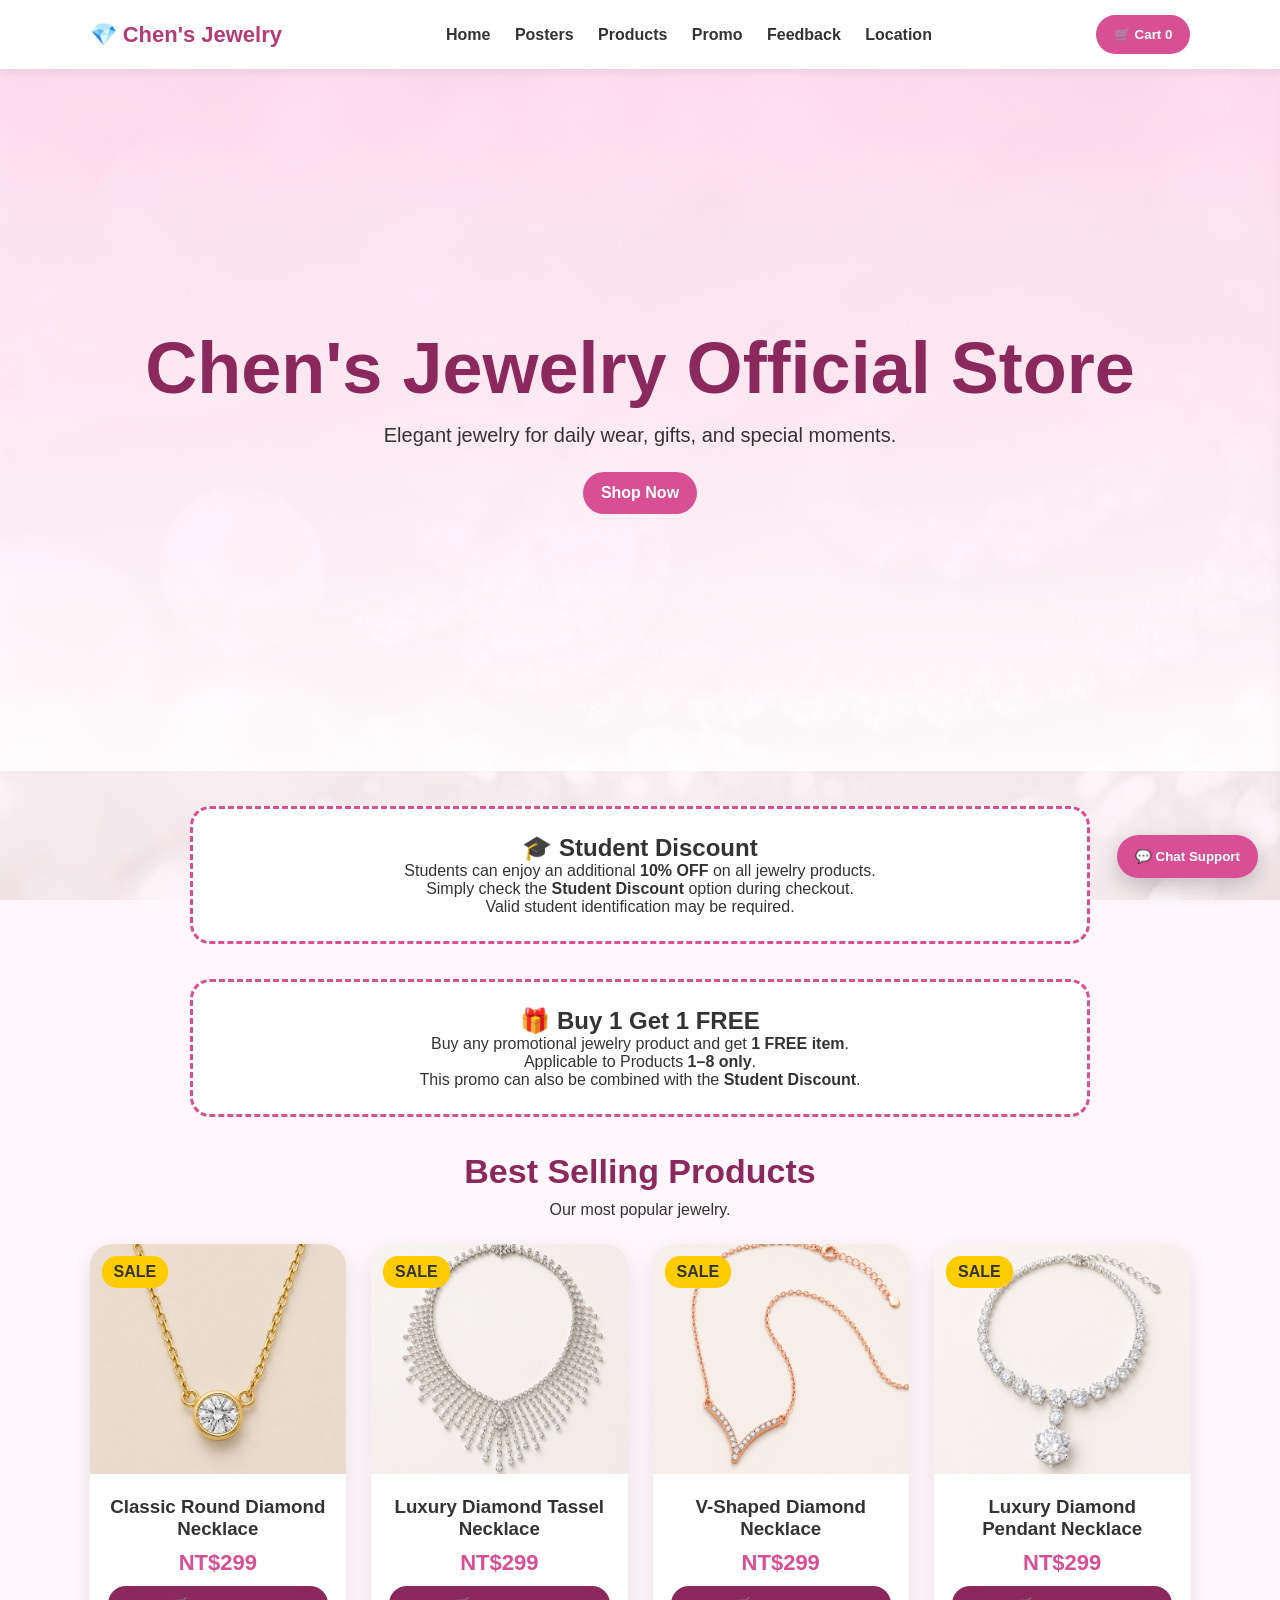
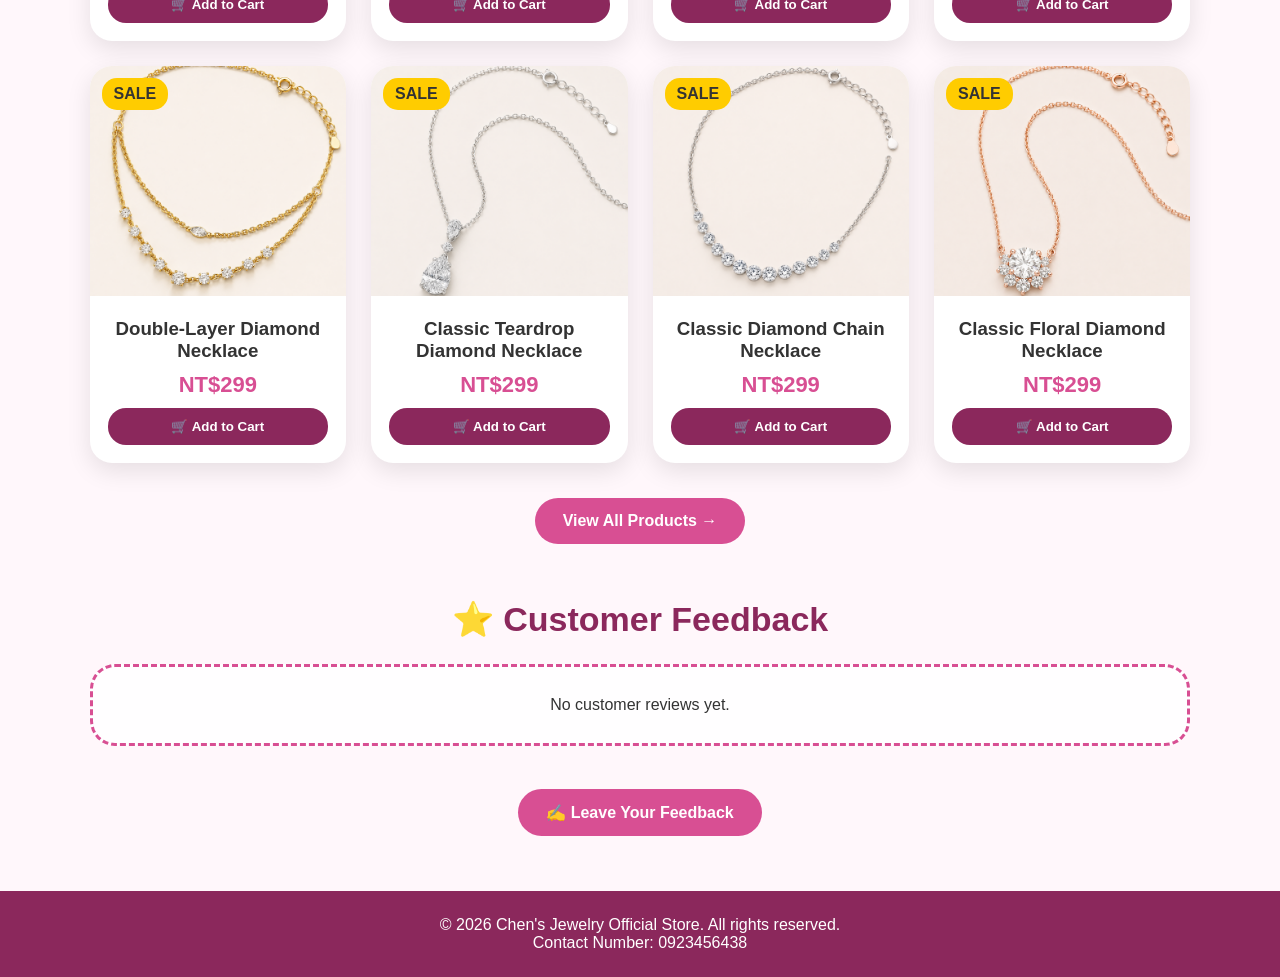
==== commit 9c550c97: "File upload" ====
--- a/index.html
+++ b/index.html
@@ -3,7 +3,7 @@
 <head>
   <meta charset="UTF-8" />
   <meta name="viewport" content="width=device-width, initial-scale=1.0" />
-  <title>Chen Chen's Jewelry Official Store</title>
+  <title>Chen's Jewelry Official Store</title>
   <link rel="stylesheet" href="style.css" />
 </head>
 <body>
@@ -118,7 +118,7 @@
     <div id="chatMessages" class="chat-messages">
 
     <div class="bot-message">
-    Hello! Welcome to Zhiqiang's Jewelry 💎
+    Hello! Welcome to Chen's Jewelry 💎
     <br><br>
 
     Choose below:
--- a/style.css
+++ b/style.css
@@ -2419,3 +2419,89 @@
   height:220px;
   object-fit:contain;
 }
+.qty-box{
+  display:flex;
+  align-items:center;
+  gap:10px;
+  margin-top:8px;
+}
+
+.qty-box button{
+  width:28px;
+  height:28px;
+  border:none;
+  border-radius:50%;
+  cursor:pointer;
+  font-weight:bold;
+}
+
+.qty-box span{
+  min-width:20px;
+  text-align:center;
+}
+
+.product-title-row{
+  display:flex;
+  justify-content:space-between;
+  align-items:center;
+  gap:10px;
+}
+
+.delete-item-btn{
+  border:none;
+  background:#ff4d6d;
+  color:white;
+  width:38px;
+  height:38px;
+  border-radius:50%;
+  cursor:pointer;
+  flex-shrink:0;
+}
+
+.delete-item-btn:hover{
+  background:#d90429;
+}
+/* FIX ORDER PAGE PRODUCT LAYOUT */
+
+.checkout-left{
+  display:flex;
+  flex-direction:column;
+  gap:25px;
+}
+
+.checkout-item{
+  width:100%;
+  position:relative;
+}
+
+.checkout-img{
+  flex-shrink:0;
+}
+
+.product-title-row{
+  display:flex;
+  justify-content:space-between;
+  align-items:flex-start;
+  gap:15px;
+}
+
+.delete-item-btn{
+  border:none;
+  background:#ff4d6d;
+  color:white;
+  width:38px;
+  height:38px;
+  border-radius:50%;
+  cursor:pointer;
+  flex-shrink:0;
+}
+
+.delete-item-btn:hover{
+  background:#d90429;
+}
+.checkout-select{
+  width:22px;
+  height:22px;
+  margin-top:10px;
+  cursor:pointer;
+}
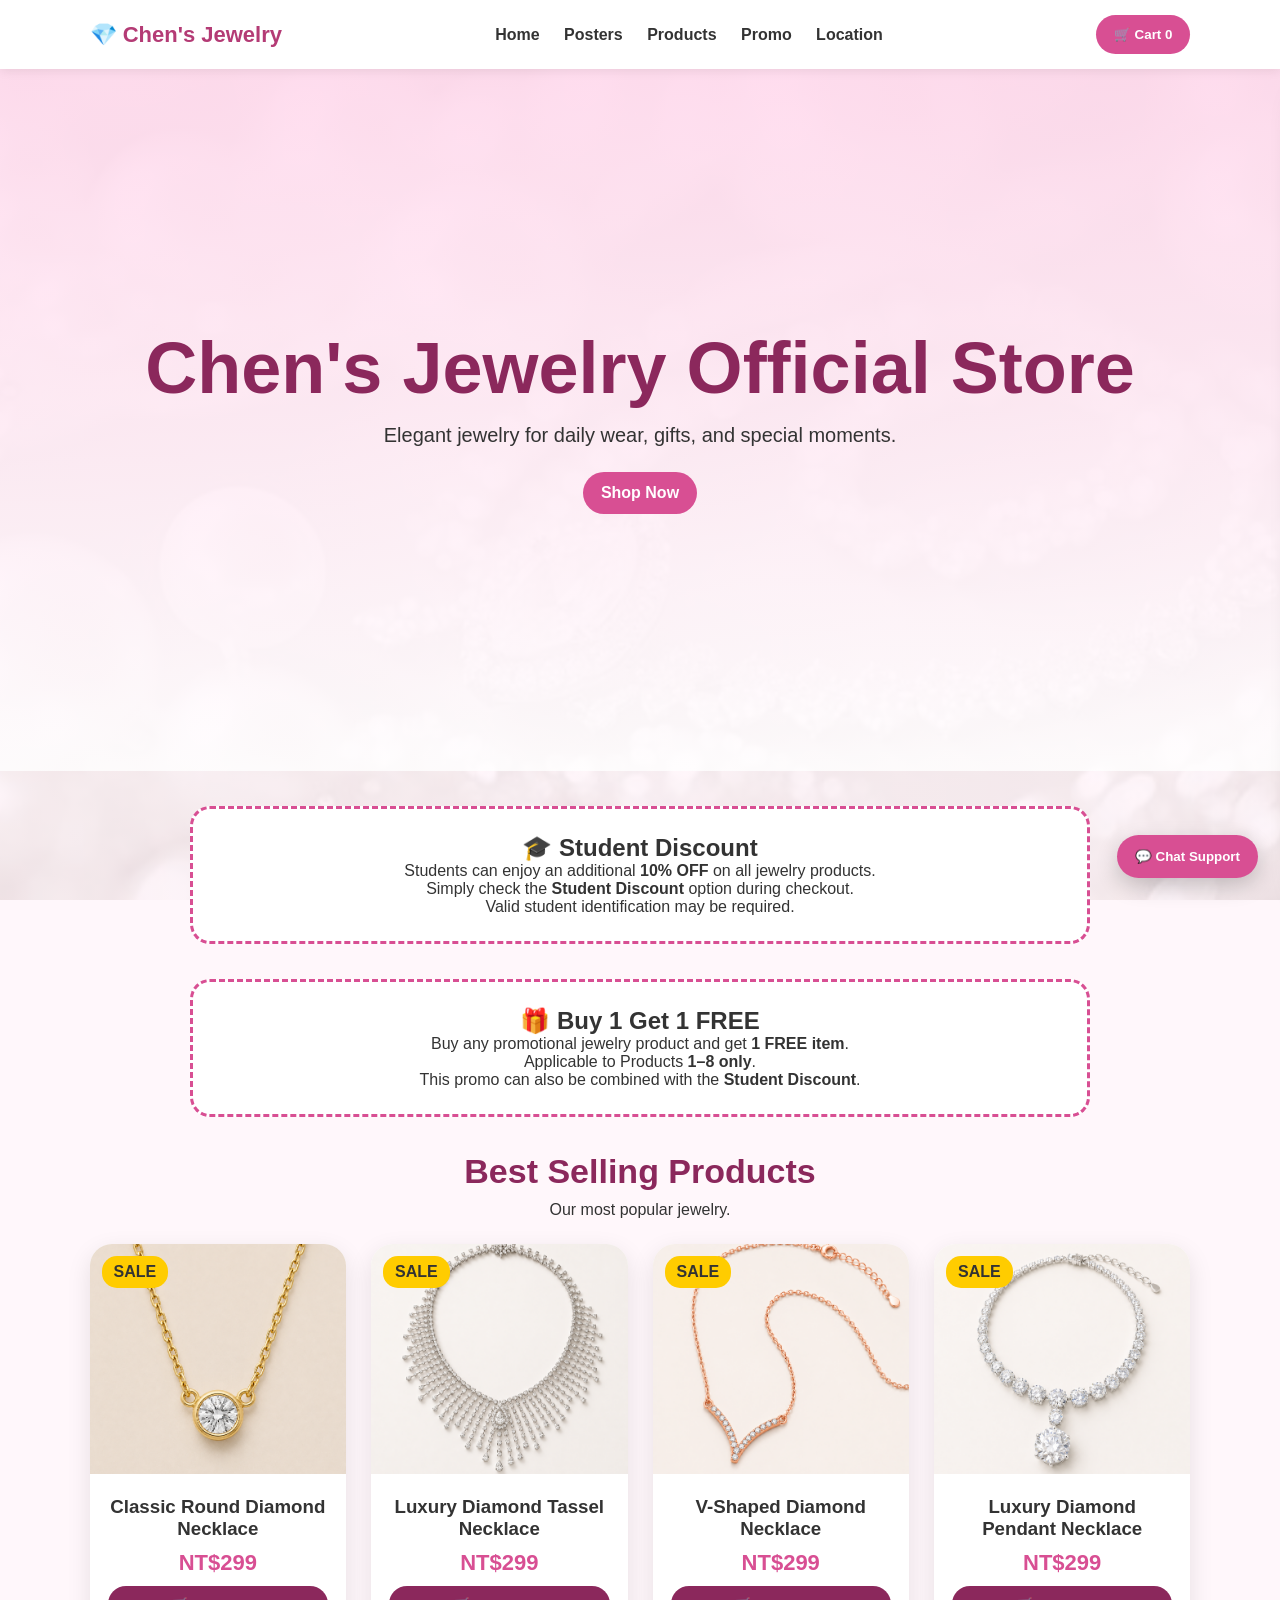
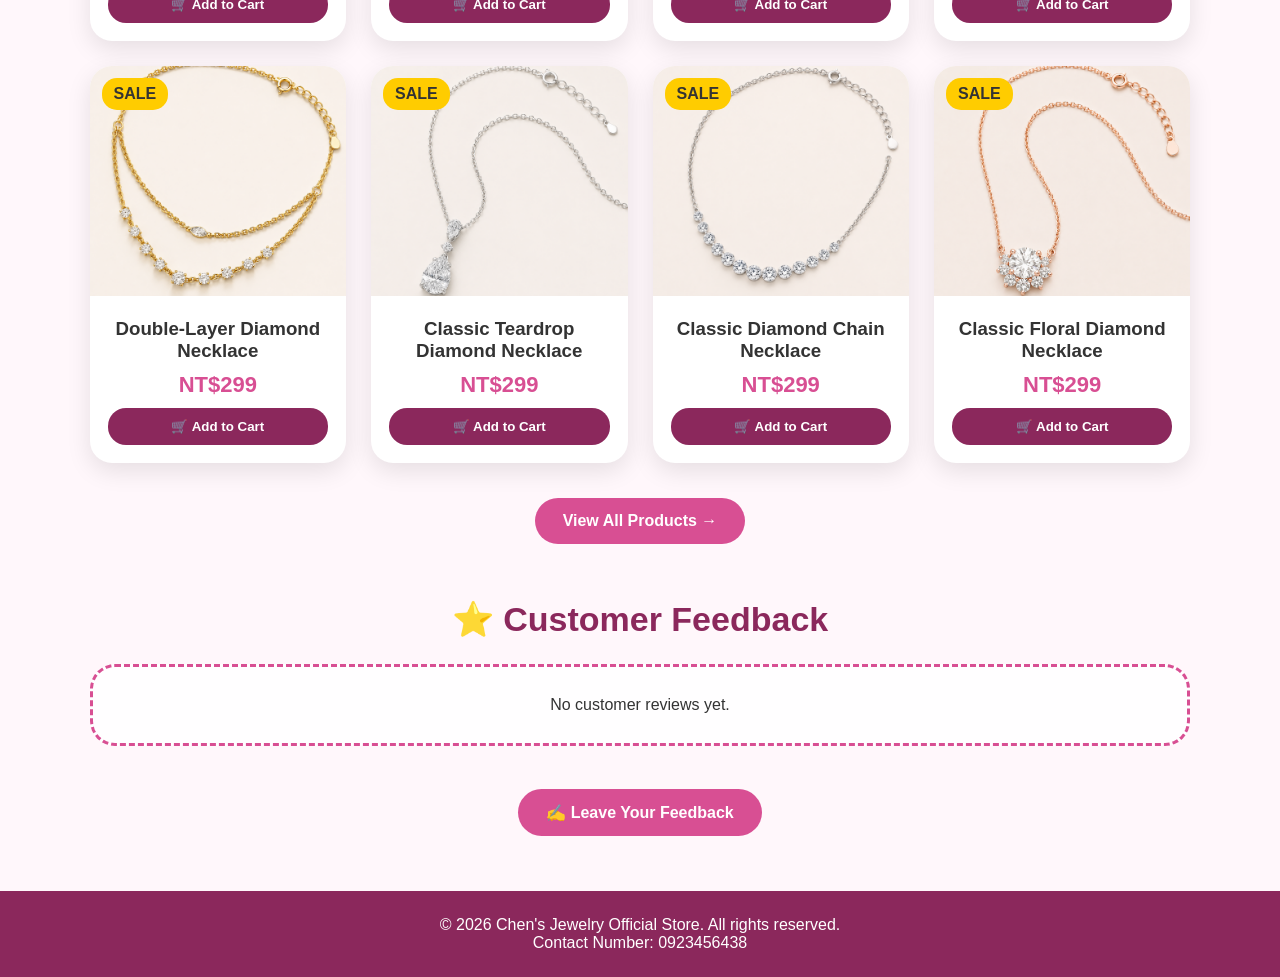
==== commit cd04593e: "Update index.html" ====
--- a/index.html
+++ b/index.html
@@ -14,7 +14,6 @@
       <a href="poster.html">Posters</a>
       <a href="product.html">Products</a>
       <a href="promo.html">Promo</a>
-      <a href="feedback.html">Feedback</a>
       <a href="location.html">Location</a>
       
     </nav>
--- a/style.css
+++ b/style.css
@@ -2504,4 +2504,77 @@
   height:22px;
   margin-top:10px;
   cursor:pointer;
+}
+.student-order-card{
+  display:flex;
+  align-items:center;
+  gap:12px;
+  padding:14px;
+  margin:18px 0;
+  background:#fff0f7;
+  border:2px dashed #d84f93;
+  border-radius:18px;
+  cursor:pointer;
+}
+
+.student-order-card input{
+  width:18px;
+  height:18px;
+}
+
+.student-order-icon{
+  font-size:28px;
+}
+
+.student-order-card p{
+  margin:3px 0 0;
+  color:#8b285c;
+  font-size:14px;
+}
+.student-discount-verify{
+
+display:flex;
+align-items:center;
+gap:15px;
+
+padding:18px;
+
+background:#fff0f7;
+
+border:3px dashed #d84f93;
+
+border-radius:20px;
+
+cursor:pointer;
+
+margin:20px 0;
+
+transition:.3s;
+
+}
+
+.student-discount-verify:hover{
+
+transform:translateY(-3px);
+
+background:#ffe3f0;
+
+}
+
+.student-verify-icon{
+
+font-size:40px;
+
+}
+.back-link{
+  display:inline-block;
+  margin-bottom:20px;
+  color:#8b285c;
+  text-decoration:none;
+  font-weight:bold;
+  font-size:16px;
+}
+
+.back-link:hover{
+  text-decoration:underline;
 }
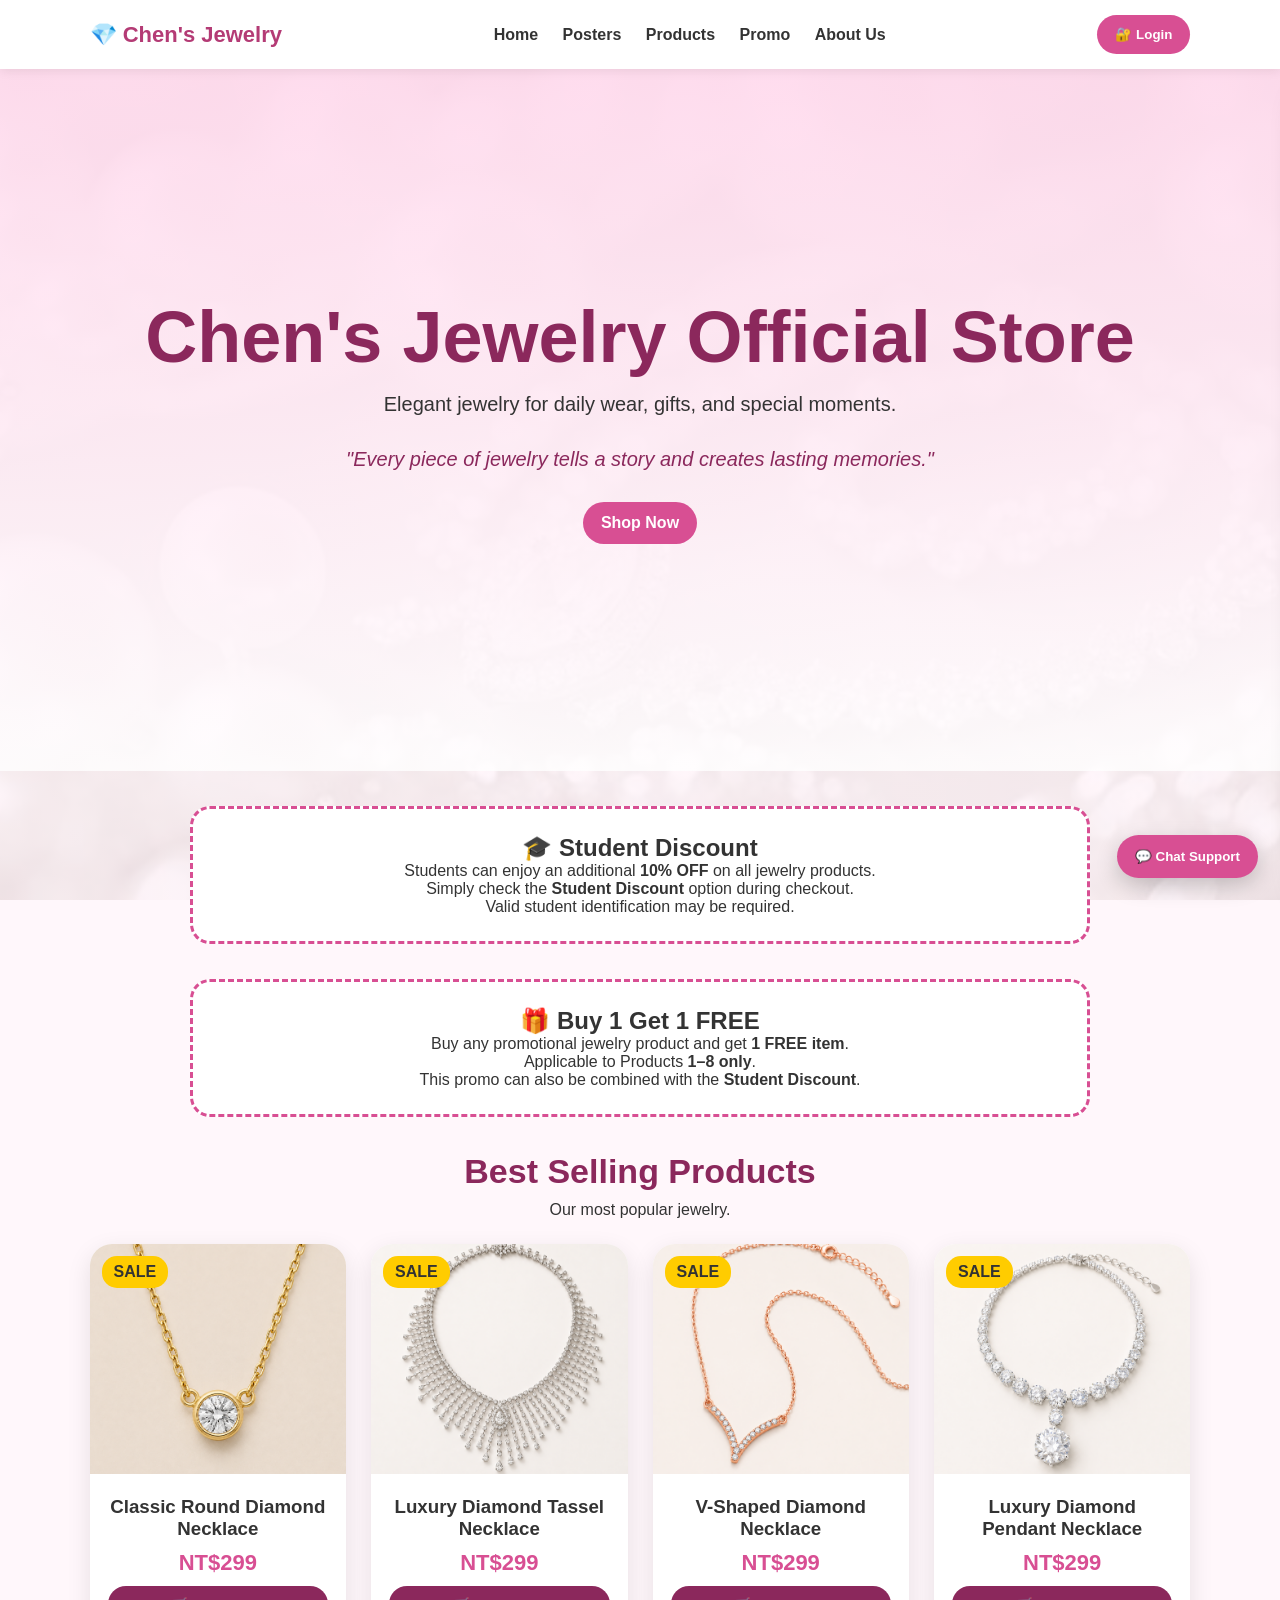
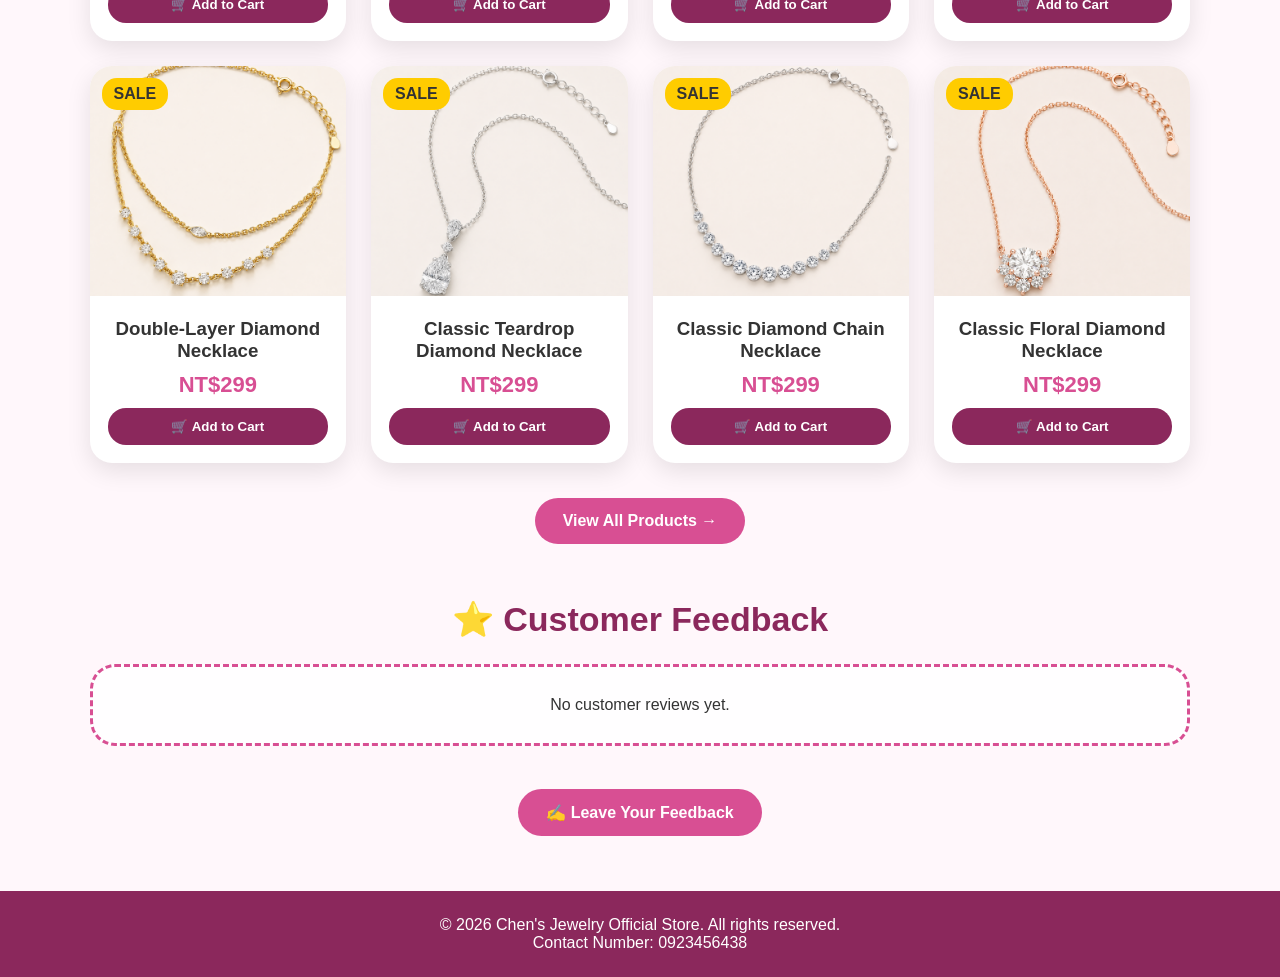
==== commit a4b3a155: "Add files via upload" ====
--- a/index.html
+++ b/index.html
@@ -14,19 +14,29 @@
       <a href="poster.html">Posters</a>
       <a href="product.html">Products</a>
       <a href="promo.html">Promo</a>
-      <a href="location.html">Location</a>
+      <a href="about.html">About Us</a>
       
     </nav>
-    <button class="cart-btn" onclick="toggleCart()">🛒 Cart <span id="cartCount">0</span></button>
+    <div id="userArea">
+  <button class="cart-btn" onclick="openLogin()">
+    🔐 Login
+  </button>
+</div>
   </header>
 
   <section id="home" class="hero">
     <div class="hero-text">
       <h1>Chen's Jewelry Official Store</h1>
+
       <p>Elegant jewelry for daily wear, gifts, and special moments.</p>
+
+      <p class="hero-quote">
+        "Every piece of jewelry tells a story and creates lasting memories."
+      </p>
+
       <a class="shop-now" href="product.html">Shop Now</a>
     </div>
-  </section>
+</section>
 
   <section class="notice">
   <h2>🎓 Student Discount</h2>
@@ -64,7 +74,6 @@
     This promo can also be combined with the
     <b>Student Discount</b>.
   </p>
-</section>
 </section>
 
   <section id="products" class="section product-only-section">
@@ -113,7 +122,7 @@
 
   <button class="chat-button" onclick="toggleChat()">💬 Chat Support</button>
   <div id="chatBox" class="chat-box">
-    <div class="chat-header">Zhiqiang Chat Support <button onclick="toggleChat()">×</button></div>
+    <div class="chat-header">Chen's Jewelry Chat Support <button onclick="toggleChat()">×</button></div>
     <div id="chatMessages" class="chat-messages">
 
     <div class="bot-message">
@@ -159,6 +168,29 @@
   </button>
   </aside>
 
+  <div id="loginPopup" class="login-popup">
+  <div class="login-box">
+
+    <button class="login-close" onclick="closeLogin()">×</button>
+
+    <h2 id="loginTitle">Login</h2>
+
+    <input id="loginName" placeholder="Full Name">
+    <input id="loginEmail" placeholder="Email">
+    <input id="loginPassword" type="password" placeholder="Password">
+
+    <button class="checkout" onclick="loginUser()">
+      Login
+    </button>
+
+    <p>
+      Don't have an account?
+      <span onclick="showRegister()">Register</span>
+    </p>
+
+  </div>
+</div>
+
   <footer>
     <p>© 2026 Chen's Jewelry Official Store. All rights reserved.</p>
     <p>Contact Number: 0923456438</p>
--- a/style.css
+++ b/style.css
@@ -402,7 +402,6 @@
 }
 
 /* Product poster section at the top */
-can you put it here 
 
 .poster-section {
   background: white;
@@ -907,9 +906,6 @@
 
 /* Add page spacing under header */
 
-.page-header-space{
-height:80px;
-}
 .view-all-wrap{
 margin-top:35px;
 text-align:center;
@@ -1707,16 +1703,6 @@
   top:110px;
 }
 
-.details-btn{
-  margin-top:10px;
-  padding:8px 14px;
-  background:#d84f93;
-  color:white;
-  border:none;
-  border-radius:999px;
-  cursor:pointer;
-  font-weight:bold;
-}
 .checkout-page{
 max-width:1400px;
 margin:auto;
@@ -2396,17 +2382,7 @@
   background:#d90429;
 
 }
-.product-detail-card{
-  background:white;
-  border-radius:18px;
-  padding:30px;
-  border:1px solid #ddd;
-}
-
-.product-detail-card .checkout-img{
-  width:220px;
-  height:220px;
-}
+
 .product-detail-card{
   background:white;
   border-radius:18px;
@@ -2577,4 +2553,404 @@
 
 .back-link:hover{
   text-decoration:underline;
+}
+.login-popup{
+  display:none;
+  position:fixed;
+  inset:0;
+  background:rgba(0,0,0,.5);
+  z-index:9999;
+  justify-content:center;
+  align-items:center;
+}
+
+.login-popup.show{
+  display:flex;
+}
+
+.login-box{
+  background:white;
+  width:90%;
+  max-width:400px;
+  padding:30px;
+  border-radius:25px;
+  position:relative;
+  text-align:center;
+}
+
+.login-box input{
+  width:100%;
+  padding:13px;
+  margin:10px 0;
+  border:1px solid #ddd;
+  border-radius:12px;
+}
+
+.login-close{
+  position:absolute;
+  top:10px;
+  right:15px;
+  border:none;
+  background:none;
+  font-size:28px;
+  cursor:pointer;
+}
+
+.login-box span{
+  color:#d84f93;
+  font-weight:bold;
+  cursor:pointer;
+}
+
+#userArea{
+  display:flex;
+  align-items:center;
+  gap:10px;
+}
+
+.profile-badge{
+  background:#fff0f7;
+  color:#8b285c;
+  padding:10px 14px;
+  border-radius:999px;
+  font-weight:bold;
+}
+
+
+.logout-btn{
+  border:none;
+  background:#ffe1ec;
+  color:#8b285c;
+  padding:10px 14px;
+  border-radius:999px;
+  font-weight:bold;
+  cursor:pointer;
+}
+
+.page-header-space{
+height:0;
+}
+
+.about-page{
+max-width:1200px;
+margin:20px auto 50px;
+padding:20px;
+}
+
+.about-page h1{
+text-align:center;
+margin-bottom:30px;
+color:#8b285c;
+}
+
+.about-card{
+background:#fff;
+padding:30px;
+border-radius:25px;
+margin-bottom:25px;
+box-shadow:0 10px 25px rgba(0,0,0,.08);
+}
+
+.about-card h2{
+margin-bottom:15px;
+color:#8b285c;
+}
+
+.feature-grid{
+display:grid;
+grid-template-columns:repeat(auto-fit,minmax(220px,1fr));
+gap:15px;
+margin-top:20px;
+}
+
+.feature-box{
+background:#fff0f7;
+padding:20px;
+border-radius:18px;
+text-align:center;
+font-weight:bold;
+}
+
+.about-card p{
+line-height:1.8;
+}
+
+.mission-vision-grid{
+display:grid;
+grid-template-columns:repeat(auto-fit,minmax(300px,1fr));
+gap:20px;
+margin-top:25px;
+}
+
+.mission-box,
+.vision-box{
+background:#fff0f7;
+padding:25px;
+border-radius:20px;
+box-shadow:0 8px 20px rgba(0,0,0,.08);
+border-left:6px solid #d84f93;
+}
+
+.mission-box h3,
+.vision-box h3{
+color:#8b285c;
+margin-bottom:15px;
+}
+
+.mission-box p,
+.vision-box p{
+line-height:1.8;
+margin:0;
+}
+
+.about-card{
+  clear:both;
+  overflow:hidden;
+  margin-bottom:35px;
+}
+
+.mission-vision-grid{
+  display:grid;
+  grid-template-columns:repeat(auto-fit,minmax(300px,1fr));
+  gap:25px;
+  margin-top:25px;
+  margin-bottom:35px;
+  align-items:stretch;
+}
+
+.mission-box,
+.vision-box{
+  min-height:180px;
+}
+
+.feature-grid{
+  margin-top:25px;
+  clear:both;
+}
+
+.company-profile-grid{
+  display:grid;
+  grid-template-columns:repeat(auto-fit,minmax(220px,1fr));
+  gap:20px;
+  margin:25px 0;
+}
+
+.profile-box{
+  background:#fff0f7;
+  padding:25px;
+  border-radius:20px;
+  border-left:6px solid #d84f93;
+  box-shadow:0 8px 20px rgba(0,0,0,.08);
+  transition:.3s;
+}
+
+.profile-box:hover{
+  transform:translateY(-4px);
+}
+
+.profile-box h3{
+  color:#8b285c;
+  margin-bottom:10px;
+}
+
+.profile-box p{
+  margin:0;
+  font-weight:bold;
+  color:#444;
+}
+
+.owner-card{
+  display:flex;
+  gap:30px;
+  align-items:center;
+  background:white;
+  padding:30px;
+  border-radius:25px;
+  box-shadow:0 10px 25px rgba(0,0,0,.08);
+  margin-top:25px;
+}
+
+.owner-image img{
+  width:220px;
+  height:220px;
+  object-fit:cover;
+  border-radius:50%;
+  border:5px solid #ffe3f0;
+}
+
+.owner-info{
+  flex:1;
+}
+
+.owner-info h3{
+  color:#8b285c;
+  font-size:30px;
+  margin-bottom:8px;
+}
+
+.owner-position{
+  display:inline-block;
+  background:#fff0f7;
+  color:#8b285c;
+  padding:8px 15px;
+  border-radius:999px;
+  font-weight:bold;
+  margin-bottom:15px;
+}
+
+.owner-info p{
+  line-height:1.8;
+  margin-bottom:15px;
+}
+
+.owner-quote{
+  background:#fff0f7;
+  border-left:5px solid #d84f93;
+  padding:15px 20px;
+  border-radius:15px;
+}
+
+.owner-quote h4{
+  color:#8b285c;
+  margin-bottom:8px;
+}
+
+@media(max-width:768px){
+  .owner-card{
+    flex-direction:column;
+    text-align:center;
+  }
+
+  .owner-image img{
+    width:180px;
+    height:180px;
+  }
+}
+.future-goals-grid{
+  display:grid;
+  grid-template-columns:repeat(auto-fit,minmax(250px,1fr));
+  gap:20px;
+  margin-top:25px;
+}
+
+.goal-box{
+  background:white;
+  padding:25px;
+  border-radius:20px;
+  text-align:center;
+  box-shadow:0 8px 20px rgba(0,0,0,.08);
+  border-top:6px solid #d84f93;
+  transition:.3s;
+}
+
+.goal-box:hover{
+  transform:translateY(-5px);
+}
+
+.goal-icon{
+  font-size:40px;
+  margin-bottom:15px;
+}
+
+.goal-box h3{
+  color:#8b285c;
+  margin-bottom:12px;
+}
+
+.goal-box p{
+  line-height:1.7;
+}
+.store-info-grid{
+  display:grid;
+  grid-template-columns:repeat(auto-fit,minmax(250px,1fr));
+
+  gap:35px;          /* space between boxes */
+
+  margin-top:0;
+  margin-bottom:70px; /* space below Store Information */
+}
+.store-info-box{
+  margin-bottom:40px;
+}
+
+.store-info-box{
+  background:white;
+  padding:25px;
+  border-radius:20px;
+  box-shadow:0 8px 20px rgba(0,0,0,.08);
+  border-left:6px solid #d84f93;
+  transition:.3s;
+}
+
+.store-info-box:hover{
+  transform:translateY(-4px);
+}
+
+.store-info-box h3{
+  color:#8b285c;
+  margin-bottom:12px;
+}
+
+.store-info-box p{
+  line-height:1.8;
+  margin:0;
+}
+.location-box{
+  text-align:center;
+}
+
+.location-box .store-map-img{
+  max-width:450px;
+  width:100%;
+  margin:15px auto;
+  display:block;
+}
+.owner-card{
+  margin-bottom:45px;
+}
+.about-section-title{
+  color:#8b285c;
+  margin-top:45px;
+  margin-bottom:30px;
+  font-size:38px;
+}
+
+.future-goals-grid{
+  margin-top:0;
+}
+
+.store-info-grid{
+  margin-top:0;
+}
+.about-section-title{
+  color:#222;
+  font-size:20px;
+  font-weight:700;
+  margin-top:45px;
+  margin-bottom:30px;
+}
+.store-info-box a{
+  color:#222;
+  text-decoration:none;
+  font-weight:bold;
+}
+
+.store-info-box a:hover{
+  color:#222;
+  text-decoration:none;
+}
+.store-info-box{
+  text-align:center;
+}
+.hero-quote{
+  margin-top:20px;
+  margin-bottom:25px;
+  font-size:20px;
+  font-style:italic;
+  font-weight:500;
+  color:#8b285c;
+  max-width:800px;
+  margin-left:auto;
+  margin-right:auto;
+  line-height:1.8;
 }
